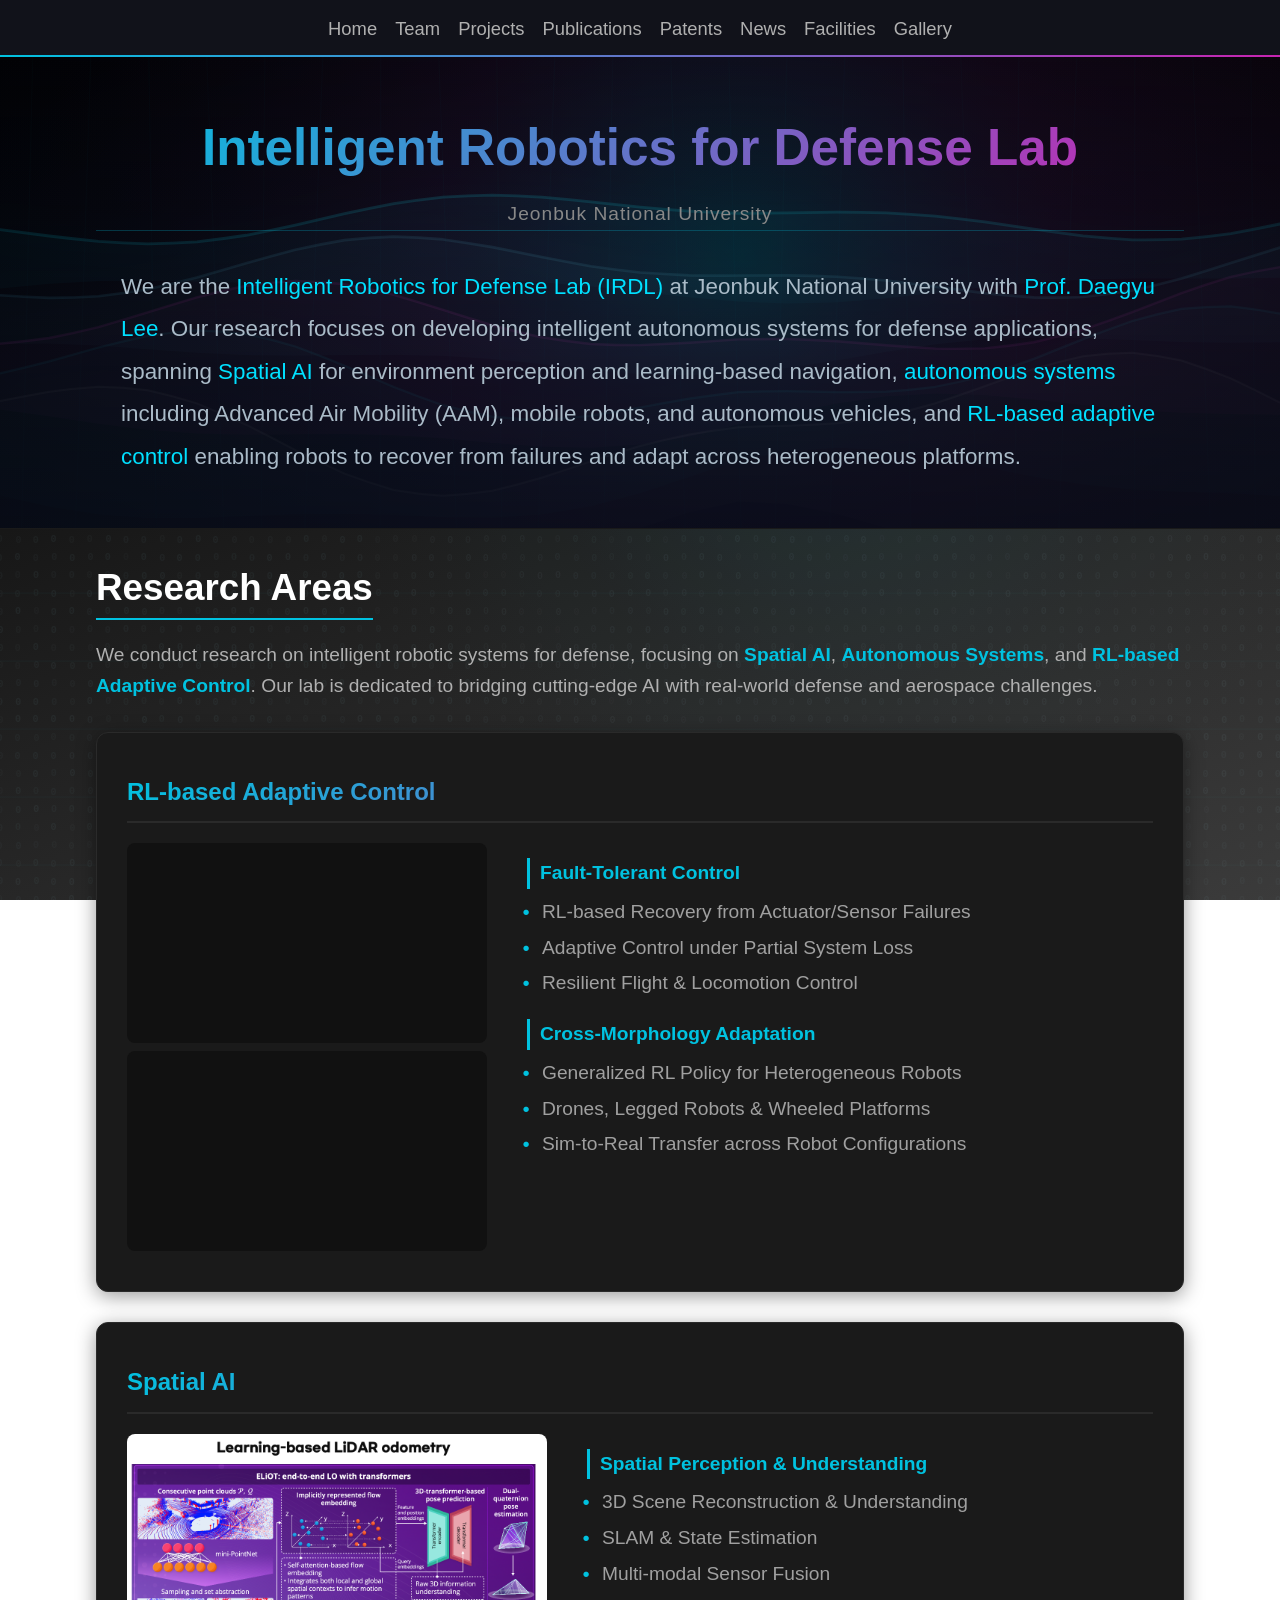
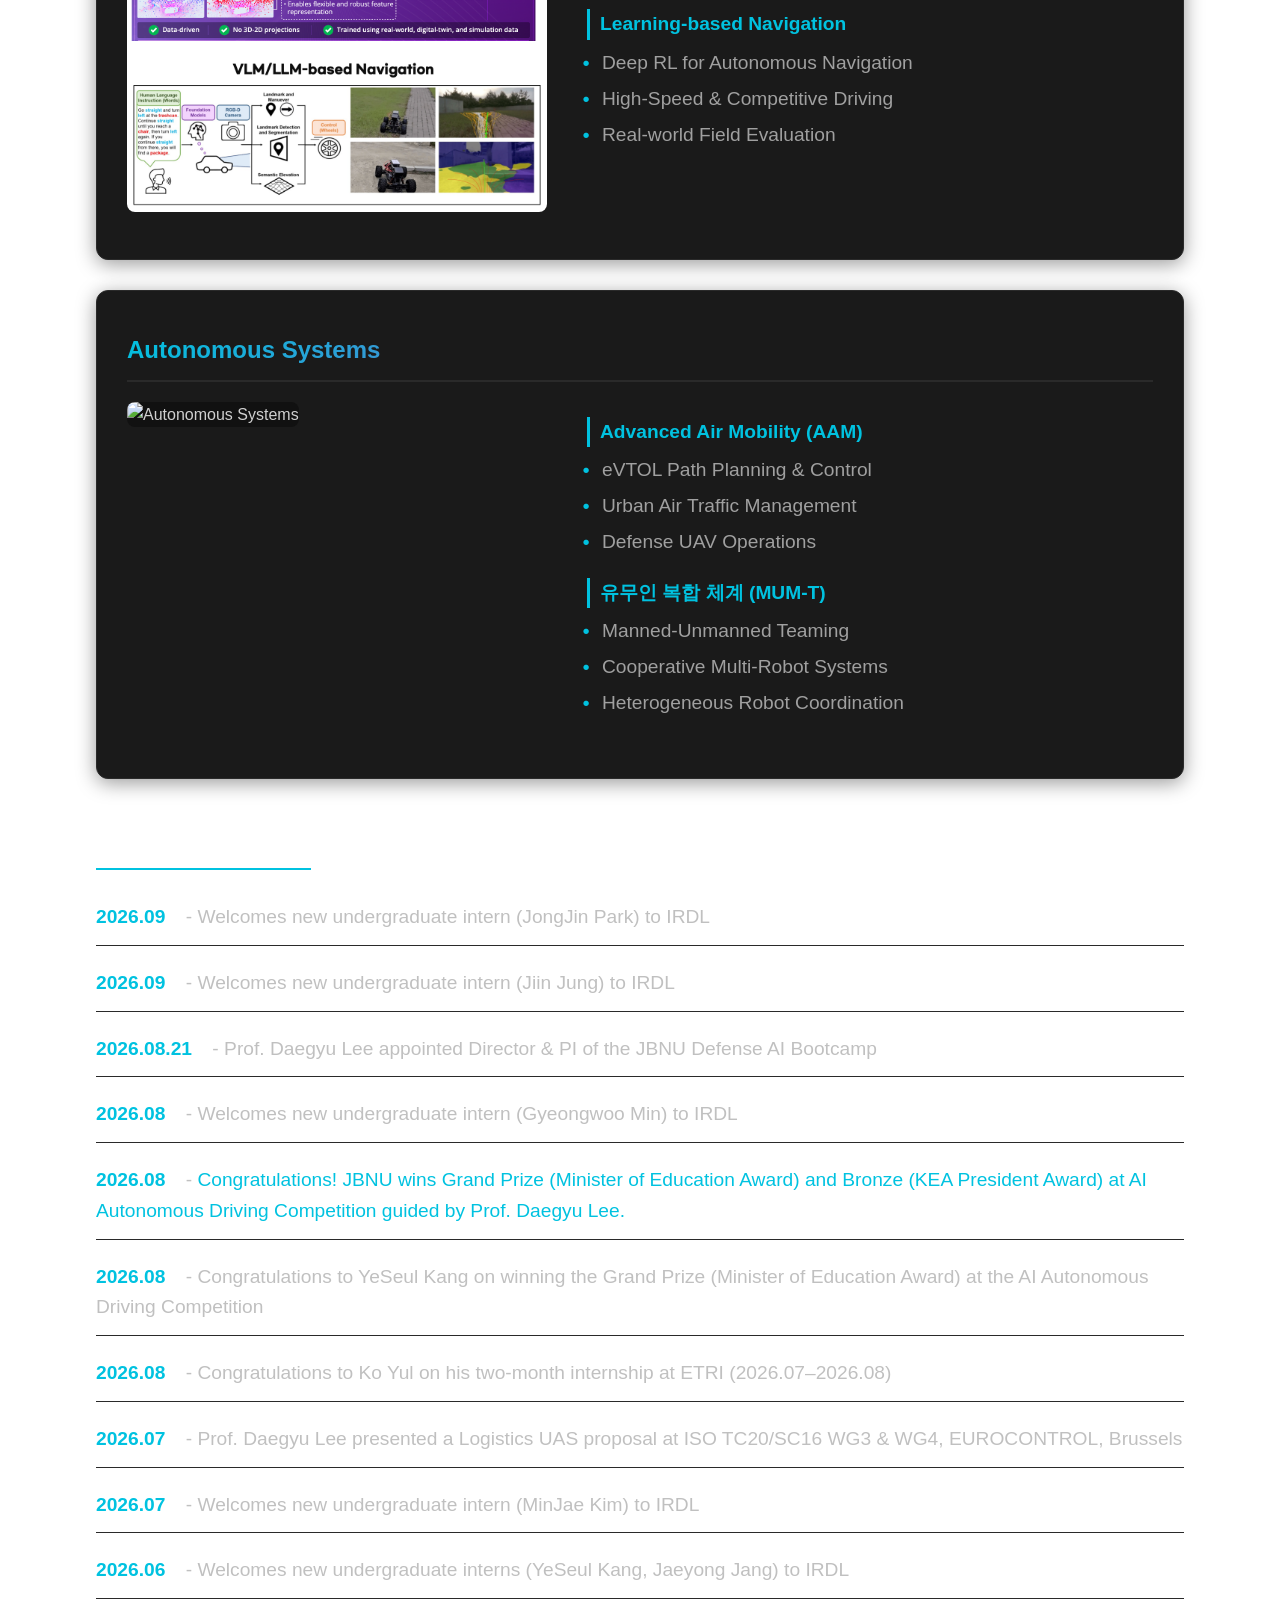
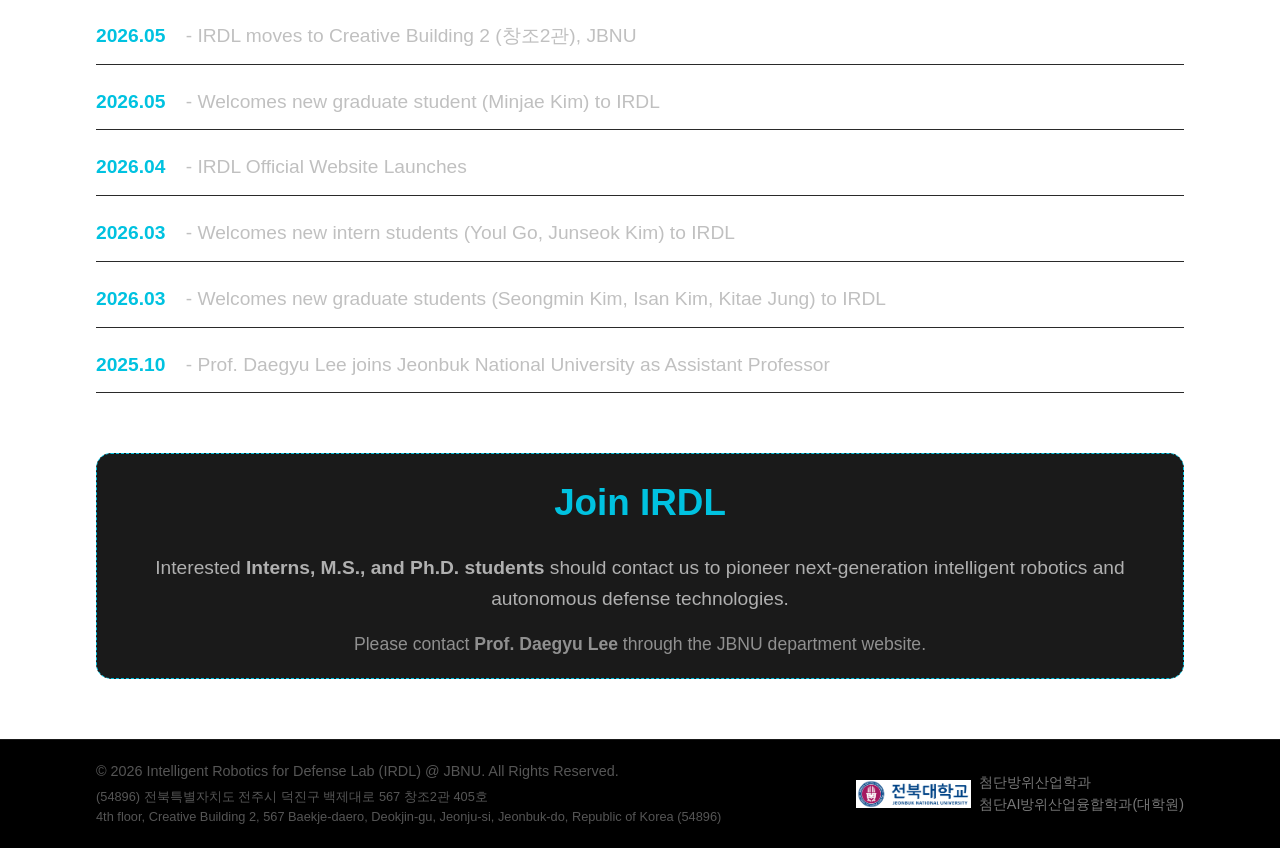
==== index.html @ b0ee21de "new member & facilities" ====
<!DOCTYPE html>
<html lang="en">
<head>
    <meta charset="UTF-8">
    <meta name="viewport" content="width=device-width, initial-scale=1.0">
    <meta http-equiv="Content-Security-Policy" content="default-src 'self'; script-src 'self'; style-src 'self'; img-src 'self' data:; font-src 'self'; object-src 'none'; base-uri 'self'; form-action 'self'; upgrade-insecure-requests">
    <meta name="referrer" content="strict-origin-when-cross-origin">

    <title>IRDL | Intelligent Robotics for Defense Lab @ JBNU</title>

    <meta name="description" content="전북대학교 이대규 교수님이 이끄는 지능형 국방로봇 연구실(IRDL)입니다. Learning-based Navigation, 자율주행 시스템, 첨단에어모빌리티(AAM) 등 국방 로봇공학 분야를 선도합니다.">
    <meta name="keywords" content="이대규, 이대규 교수, 전북대학교, 전북대, IRDL, 지능형로봇, 자율주행, 에어모빌리티, AAM, 강화학습, 국방, Daegyu Lee, JBNU, Autonomous Systems, Advanced Air Mobility">
    <meta name="author" content="Daegyu Lee">

    <meta property="og:title" content="전북대 IRDL | Intelligent Robotics for Defense Lab">
    <meta property="og:description" content="Learning-based Navigation, AAM, 자율 시스템으로 미래 국방 로봇공학을 선도하는 이대규 교수 연구실(IRDL)입니다.">
    <meta property="og:image" content="assets/images/main-logo.png">

    <meta property="og:url" content="https://irdl.jbnu.ac.kr">
    <link rel="canonical" href="https://irdl.jbnu.ac.kr">

    <meta property="og:type" content="website">

    <link rel="stylesheet" href="css/style.css?v=1">
</head>

<body class="home-page">
    <header>
        <nav class="container">
            <a href="index.html" class="logo-area" title="Intelligent Robotics for Defense Lab @ JBNU" aria-label="Intelligent Robotics for Defense Lab at Jeonbuk National University">
                <img src="assets/images/main-logo.png" alt="IRDL JBNU Logo" class="logo-img">
                <span class="lab-name">Intelligent Robotics for Defense Lab @JBNU</span>
            </a>
            <ul class="nav-links">
                <li><a href="index.html">Home</a></li>
                <li><a href="team.html">Team</a></li>
                <li><a href="projects.html">Projects</a></li>
                <li><a href="publications.html">Publications</a></li>
                <li><a href="patents.html">Patents</a></li>
                <li><a href="news.html">News</a></li>
                <li><a href="facilities.html">Facilities</a></li>
                <li><a href="gallery.html">Gallery</a></li>
            </ul>
        </nav>
    </header>

    <section class="hero">
        <div class="container">
            <div class="hero-content">
                <h1>Intelligent Robotics for Defense Lab</h1>
                <p class="univ-tag">Jeonbuk National University</p>

                <div class="description-container">
                    <p class="hero-description">
                        We are the <strong>Intelligent Robotics for Defense Lab (IRDL)</strong> at Jeonbuk National University with <strong>Prof. Daegyu Lee</strong>.
                        Our research focuses on developing intelligent autonomous systems for defense applications,
                        spanning <strong>Spatial AI</strong> for environment perception and learning-based navigation,
                        <strong>autonomous systems</strong> including Advanced Air Mobility (AAM), mobile robots, and autonomous vehicles,
                        and <strong>RL-based adaptive control</strong> enabling robots to recover from failures and adapt across heterogeneous platforms.
                    </p>
                </div>
            </div>
        </div>
    </section>

    <section class="research-pillars container">
        <h2 class="section-title">Research Areas</h2>

        <div class="research-summary">
            <p>
                We conduct research on intelligent robotic systems for defense, focusing on <strong>Spatial AI</strong>,
                <strong>Autonomous Systems</strong>, and <strong>RL-based Adaptive Control</strong>.
                Our lab is dedicated to bridging cutting-edge AI with real-world defense and aerospace challenges.
            </p>
        </div>

        <div class="pillar-card pillar-card-wide">
            <h3>RL-based Adaptive Control</h3>
            <div class="pillar-wide-inner">
                <div class="video-stack">
                    <video autoplay muted loop playsinline>
                        <source src="assets/videos/fault_mod_0.mp4" type="video/mp4">
                    </video>
                    <video autoplay muted loop playsinline>
                        <source src="assets/videos/fault_30_mod_1.mp4" type="video/mp4">
                    </video>
                </div>
                <div class="pillar-wide-content">
                    <div class="sub-pillar">
                        <h4>Fault-Tolerant Control</h4>
                        <ul class="detail-list">
                            <li>RL-based Recovery from Actuator/Sensor Failures</li>
                            <li>Adaptive Control under Partial System Loss</li>
                            <li>Resilient Flight & Locomotion Control</li>
                        </ul>
                    </div>
                    <div class="sub-pillar">
                        <h4>Cross-Morphology Adaptation</h4>
                        <ul class="detail-list">
                            <li>Generalized RL Policy for Heterogeneous Robots</li>
                            <li>Drones, Legged Robots & Wheeled Platforms</li>
                            <li>Sim-to-Real Transfer across Robot Configurations</li>
                        </ul>
                    </div>
                </div>
            </div>
        </div>
        <div class="pillar-card pillar-card-wide">
            <h3>Spatial AI</h3>
            <div class="pillar-wide-inner">
                <div class="pillar-wide-image">
                    <img src="assets/images/projects/Learning_based_navi.png" alt="Spatial AI">
                </div>
                <div class="pillar-wide-content">
                    <div class="sub-pillar">
                        <h4>Spatial Perception & Understanding</h4>
                        <ul class="detail-list">
                            <li>3D Scene Reconstruction & Understanding</li>
                            <li>SLAM & State Estimation</li>
                            <li>Multi-modal Sensor Fusion</li>
                        </ul>
                    </div>
                    <div class="sub-pillar">
                        <h4>Learning-based Navigation</h4>
                        <ul class="detail-list">
                            <li>Deep RL for Autonomous Navigation</li>
                            <li>High-Speed & Competitive Driving</li>
                            <li>Real-world Field Evaluation</li>
                        </ul>
                    </div>
                </div>
            </div>
        </div>

        <div class="pillar-card pillar-card-wide">
            <h3>Autonomous Systems</h3>
            <div class="pillar-wide-inner">
                <div class="pillar-wide-image">
                    <img src="assets/images/projects/AAM_msfs.png" alt="Autonomous Systems">
                </div>
                <div class="pillar-wide-content">
                    <div class="sub-pillar">
                        <h4>Advanced Air Mobility (AAM)</h4>
                        <ul class="detail-list">
                            <li>eVTOL Path Planning & Control</li>
                            <li>Urban Air Traffic Management</li>
                            <li>Defense UAV Operations</li>
                        </ul>
                    </div>
                    <div class="sub-pillar">
                        <h4>유무인 복합 체계 (MUM-T)</h4>
                        <ul class="detail-list">
                            <li>Manned-Unmanned Teaming</li>
                            <li>Cooperative Multi-Robot Systems</li>
                            <li>Heterogeneous Robot Coordination</li>
                        </ul>
                    </div>
                </div>
            </div>
        </div>

    </section>

    <section class="news container">
        <h2 class="section-title">Latest News</h2>
        <ul class="news-list">
            <li><span class="date">2026.09</span> - Welcomes new undergraduate intern (JongJin Park) to IRDL</li>
            <li><span class="date">2026.09</span> - Welcomes new undergraduate intern (Jiin Jung) to IRDL</li>
            <li><span class="date">2026.08.21</span> - Prof. Daegyu Lee appointed Director &amp; PI of the JBNU Defense AI Bootcamp</li>
            <li><span class="date">2026.08</span> - Welcomes new undergraduate intern (Gyeongwoo Min) to IRDL</li>
            <li><span class="date">2026.08</span> - <a href="https://news.kbs.co.kr/news/pc/view/view.do?ncd=8635479&ref=A" target="_blank" rel="noopener noreferrer">Congratulations! JBNU wins Grand Prize (Minister of Education Award) and Bronze (KEA President Award) at AI Autonomous Driving Competition guided by Prof. Daegyu Lee.</a></li>
            <li><span class="date">2026.08</span> - Congratulations to YeSeul Kang on winning the Grand Prize (Minister of Education Award) at the AI Autonomous Driving Competition</li>
            <li><span class="date">2026.08</span> - Congratulations to Ko Yul on his two-month internship at ETRI (2026.07–2026.08)</li>
            <li><span class="date">2026.07</span> - Prof. Daegyu Lee presented a Logistics UAS proposal at ISO TC20/SC16 WG3 &amp; WG4, EUROCONTROL, Brussels</li>
            <li><span class="date">2026.07</span> - Welcomes new undergraduate intern (MinJae Kim) to IRDL</li>
            <li><span class="date">2026.06</span> - Welcomes new undergraduate interns (YeSeul Kang, Jaeyong Jang) to IRDL</li>
            <li><span class="date">2026.05</span> - IRDL moves to Creative Building 2 (창조2관), JBNU</li>
            <li><span class="date">2026.05</span> - Welcomes new graduate student (Minjae Kim) to IRDL</li>
            <li><span class="date">2026.04</span> - IRDL Official Website Launches</li>
            <li><span class="date">2026.03</span> - Welcomes new intern students (Youl Go, Junseok Kim) to IRDL</li>
            <li><span class="date">2026.03</span> - Welcomes new graduate students (Seongmin Kim, Isan Kim, Kitae Jung) to IRDL</li>
            <li><span class="date">2025.10</span> - Prof. Daegyu Lee joins Jeonbuk National University as Assistant Professor</li>
        </ul>
    </section>

    <section class="join-us container">
        <div class="join-box">
            <h2 class="section-title">Join IRDL</h2>
            <p class="join-text">
                Interested <strong>Interns, M.S., and Ph.D. students</strong> should contact us to pioneer next-generation intelligent robotics and autonomous defense technologies.
            </p>
            <p class="contact-info">
                Please contact <strong>Prof. Daegyu Lee</strong> through the JBNU department website.
            </p>
        </div>
    </section>

    <footer class="footer">
        <div class="container footer-inner">
            <div class="footer-left">
                <p>&copy; 2026 Intelligent Robotics for Defense Lab (IRDL) @ JBNU. All Rights Reserved.</p>
                <p class="footer-address">
                    (54896) 전북특별자치도 전주시 덕진구 백제대로 567 창조2관 405호<br>
                    4th floor, Creative Building 2, 567 Baekje-daero, Deokjin-gu, Jeonju-si, Jeonbuk-do, Republic of Korea (54896)
                </p>
            </div>
            <div class="footer-right">
                <img src="assets/images/JBNU_main1.png" alt="JBNU Logo" class="footer-jbnu-logo">
                <div class="footer-links">
                    <a href="https://adti.jbnu.ac.kr/sites/adti/index.do" target="_blank" rel="noopener noreferrer">첨단방위산업학과</a>
                    <a href="https://adti.jbnu.ac.kr/sites/adti/index.do" target="_blank" rel="noopener noreferrer">첨단AI방위산업융합학과(대학원)</a>
                </div>
            </div>
        </div>
    </footer>
    <script src="js/main.js"></script>
</body>
</html>
---- css/style.css ----
/* ============================================================
   IRDL THEME - Dark Background + Cyan to Magenta Gradient
   Primary:   #00C2E0 (Cyan)
   Accent:    #C724B1 (Magenta)
   BG Dark:   #000000 → #3B3B3B gradient
   Card BG:   #1A1A1A
   ============================================================ */


/* 기본 초기화 */
* {
    margin: 0;
    padding: 0;
    box-sizing: border-box;
}

body {
    font-family: "Malgun Gothic", "Apple SD Gothic Neo", Arial, sans-serif;
    line-height: 1.6;
    color: #D0D0D0;
    background: linear-gradient(160deg, #000000 0%, #3B3B3B 100%);
    background-attachment: fixed;
    min-height: 100vh;
    position: relative;
    overflow-x: hidden;
}

body > * {
    position: relative;
    z-index: 1;
}

.digital-background {
    position: fixed;
    inset: 0;
    z-index: 0;
    width: 100%;
    height: 100%;
    pointer-events: none;
    opacity: 0.78;
    mix-blend-mode: screen;
}

.container {
    width: 85%;
    max-width: 1200px;
    margin: 0 auto;
}

/* 헤더 */
header {
    background: #11121A;
    border-bottom: 2px solid transparent;
    border-image: linear-gradient(90deg, #00C2E0, #C724B1) 1;
    padding: 0.85rem 0 0.75rem;
    position: sticky;
    top: 0;
    z-index: 100;
}

nav {
    display: flex;
    flex-direction: column;
    justify-content: center;
    align-items: center;
    gap: 12px;
}

.logo-area {
    display: flex;
    align-items: center;
    justify-content: center;
    text-decoration: none;
    gap: 14px;
    width: 100%;
    min-width: 0;
    padding: 6px 14px;
    border-radius: 8px;
    background: #11121A;
    border: 1px solid rgba(0, 194, 224, 0.08);
}

.logo-img {
    width: 96px;
    height: 38px;
    object-fit: cover;
    object-position: left center;
    border-radius: 0;
    background: #11121A;
    flex: 0 0 auto;
}

.lab-name {
    font-size: 1.35rem;
    font-weight: 700;
    letter-spacing: 0;
    background: linear-gradient(135deg, #00C2E0 0%, #C724B1 100%);
    -webkit-background-clip: text;
    -webkit-text-fill-color: transparent;
    background-clip: text;
    white-space: nowrap;
    overflow: hidden;
    text-overflow: ellipsis;
    max-width: 100%;
}

.home-page .logo-area {
    display: none;
}

.home-page .lab-name {
    display: none;
}

.nav-links {
    list-style: none;
    display: flex;
    justify-content: center;
    flex-wrap: wrap;
    gap: 18px;
}

.nav-links a {
    text-decoration: none;
    color: #B0B0B0;
    font-size: 1.15rem;
    font-weight: 500;
    transition: color 0.3s ease;
}

.nav-links a:hover {
    color: #00C2E0;
}

/* 히어로 섹션 */
.hero {
    background: linear-gradient(145deg, #000000 0%, #080D1A 100%);
    padding: 50px 0;
    text-align: center;
    color: #ffffff;
    margin-bottom: 30px;
    border-bottom: 1px solid #1A1A1A;
    position: relative;
    overflow: hidden;
    isolation: isolate;
}

.hero::after {
    content: "";
    position: absolute;
    inset: 0;
    z-index: 1;
    pointer-events: none;
    background:
        linear-gradient(180deg, rgba(0, 0, 0, 0.18), rgba(8, 13, 26, 0.72)),
        radial-gradient(ellipse at center, rgba(0, 0, 0, 0.08), rgba(0, 0, 0, 0.48));
}

.hero .container {
    position: relative;
    z-index: 2;
}

.ai-flow-background {
    position: absolute;
    inset: 0;
    z-index: 0;
    width: 100%;
    height: 100%;
    pointer-events: none;
    opacity: 0.92;
}

.hero h1 {
    font-size: 3.2rem;
    font-weight: 700;
    margin-bottom: 10px;
    background: linear-gradient(135deg, #00C2E0 0%, #C724B1 100%);
    -webkit-background-clip: text;
    -webkit-text-fill-color: transparent;
    background-clip: text;
}

.univ-tag {
    font-size: 1.2rem;
    font-weight: 400;
    color: #888;
    letter-spacing: 1px;
}

.description-container {
    margin: 0 auto;
    padding: 35px 25px 0;
    border-top: 1px solid rgba(0, 194, 224, 0.25);
}

.hero-description {
    font-size: 1.4rem;
    line-height: 1.9;
    color: #AABBC8;
    font-weight: 300;
    text-align: left;
    text-align-last: left;
    word-break: keep-all;
}

.hero-description strong {
    color: #00E0FF;
    font-weight: 500;
}

.hero-description strong:hover {
    color: #ffffff;
}

/* 뉴스 섹션 */
.news {
    padding: 50px 0;
}

.news h2 {
    border-bottom: 2px solid #00C2E0;
    display: inline-block;
    margin-bottom: 20px;
    color: #ffffff;
}

.news ul {
    list-style: none;
}

.news li {
    font-size: 1.2rem;
    margin-bottom: 10px;
    padding-bottom: 10px;
    border-bottom: 1px dashed #333;
    color: #C0C0C0;
}

/* 연구 요약 */
.research-summary p {
    margin-bottom: 30px;
    font-size: 1.2rem;
    line-height: 1.6;
    color: #B0B0B0;
    font-weight: 400;
    word-break: keep-all;
}

.research-pillars h2 {
    border-bottom: 2px solid #00C2E0;
    display: inline-block;
    margin-bottom: 20px;
    color: #ffffff;
}

.research-pillars {
    padding: 0px 0;
    margin-bottom: -20px;
}

.research-summary strong {
    color: #00C2E0;
    font-weight: 700;
}

/* Pillar Cards */
.pillar-grid {
    display: grid;
    grid-template-columns: repeat(auto-fill, minmax(300px, 1fr));
    gap: 30px;
}

.pillar-card {
    text-align: left;
    background: #1A1A1A;
    padding: 40px 30px;
    border-radius: 12px;
    border: 1px solid #2A2A2A;
    box-shadow: 0 4px 20px rgba(0,0,0,0.4);
    transition: transform 0.3s ease, border-color 0.3s ease;
}

.pillar-card:hover {
    transform: translateY(-10px);
    border-color: #00C2E0;
    box-shadow: 0 8px 30px rgba(0, 194, 224, 0.15);
}

.pillar-card h3 {
    font-size: 1.5rem;
    margin-bottom: 20px;
    border-bottom: 2px solid #2A2A2A;
    padding-bottom: 10px;
    background: linear-gradient(135deg, #00C2E0 0%, #C724B1 100%);
    -webkit-background-clip: text;
    -webkit-text-fill-color: transparent;
    background-clip: text;
}

.sub-pillar {
    margin-bottom: 20px;
}

.ai-security-card {
    text-align: left;
}

.pillar-image {
    width: 100%;
    height: 250px;
    overflow: hidden;
    border-bottom: 1px solid #2A2A2A;
    display: flex;
    align-items: center;
    justify-content: center;
    background-color: #141414;
}

.pillar-image img {
    width: 100%;
    height: 100%;
    object-fit: contain;
}

.video-pair {
    gap: 4px;
}

.video-pair video {
    width: 50%;
    height: 100%;
    object-fit: cover;
}

/* Full-width research cards */
.pillar-card-wide {
    margin-top: 30px;
}

.pillar-card-wide h3 {
    margin-bottom: 20px;
    padding-bottom: 10px;
    border-bottom: 2px solid #2A2A2A;
}

.pillar-wide-inner {
    display: flex;
    gap: 40px;
    align-items: flex-start;
}

.pillar-wide-image {
    flex: 0 0 420px;
}

.pillar-wide-image img {
    width: 100%;
    height: 100%;
    max-height: 460px;
    object-fit: cover;
    border-radius: 8px;
    background: #111;
}

.video-stack {
    display: flex;
    flex-direction: column;
    gap: 8px;
    flex: 0 0 360px;
    width: 360px;
    max-width: 360px;
    overflow: hidden;
}

.video-stack video {
    display: block;
    width: 360px;
    height: 200px;
    object-fit: cover;
    border-radius: 8px;
    background: #111;
    flex-shrink: 0;
}

.pillar-wide-content {
    flex: 1;
}

@media (max-width: 768px) {
    .pillar-wide-inner {
        flex-direction: column;
    }
    .pillar-wide-image,
    .video-stack {
        flex: none;
        width: 100%;
    }
}

.sub-pillar h4 {
    color: #00C2E0;
    font-size: 1.2rem;
    margin: 15px 0 8px 0;
    border-left: 3px solid #00C2E0;
    padding-left: 10px;
}

.detail-list {
    list-style: none;
    padding-left: 15px;
}

.detail-list li {
    font-size: 1.2rem;
    color: #A0A0A0;
    position: relative;
    margin-bottom: 5px;
}

.detail-list li::before {
    content: "•";
    color: #00C2E0;
    font-weight: bold;
    display: inline-block;
    width: 1em;
    margin-left: -1em;
}

/* News List */
.news-list {
    list-style: none;
    padding: 0;
}

.news-list li {
    padding: 12px 0;
    border-bottom: 1px solid #2A2A2A;
    color: #C0C0C0;
}

.news-list li a {
    color: #00C2E0;
    text-decoration: none;
}

.news-list li a:hover {
    color: #C724B1;
    text-decoration: underline;
}

.news-list .date {
    font-weight: 700;
    color: #00C2E0;
    margin-right: 15px;
}

/* ============================================================
   TEAM PAGE STYLES
   ============================================================ */

.section-title {
    font-size: 2.3em;
    font-weight: bold;
    color: #FFFFFF;
}

.pi-card {
    background: #1A1A1A;
    padding: 40px;
    border: 1px solid #2A2A2A;
    border-radius: 12px;
    margin-top: 20px;
    box-shadow: 0 4px 20px rgba(0,0,0,0.4);
}

.pi-header {
    display: flex;
    gap: 40px;
    align-items: flex-start;
    padding-bottom: 30px;
    margin-bottom: 0px;
}

.pi-details {
    display: flex;
    gap: 40px;
    flex-wrap: wrap;
    margin-top: 20px;
    padding-top: 20px;
    border-top: 1px solid #2A2A2A;
}

.pi-details .detail-column {
    flex: 1;
    min-width: 280px;
}

.pi-details h4 {
    color: #00C2E0;
    margin-bottom: 15px;
    font-size: 1.2rem;
    border-left: 4px solid #00C2E0;
    padding-left: 10px;
}

.pi-image img {
    width: 300px;
    height: auto;
    border-radius: 8px;
    box-shadow: 0 4px 15px rgba(0,0,0,0.5);
}

.pi-info {
    flex: 1;
}

.pi-info h3 {
    font-size: 1.8rem;
    color: #FFFFFF;
    margin-bottom: 5px;
}

.pi-info h4 {
    color: #00C2E0;
    margin-bottom: 15px;
    font-size: 1.2rem;
    border-left: 4px solid #00C2E0;
    padding-left: 10px;
}

.pi-title {
    font-size: 1.3em;
    font-weight: bold;
    color: #E0E0E0;
}

.pi-dept {
    color: #A0A0A0;
    font-weight: 500;
    margin-bottom: 6px;
}

.pi-email {
    color: #D0D0D0;
    font-weight: bold;
}

.pi-phone {
    color: #D0D0D0;
    font-weight: bold;
    margin-bottom: 15px;
}

.education-list {
    list-style: none;
    padding-left: 0;
}

.education-list li {
    position: relative;
    padding-left: 15px;
    margin-bottom: 10px;
    font-size: 1rem;
    color: #B0B0B0;
}

.education-list li strong {
    color: #E0E0E0;
}

.education-list li::before {
    content: "•";
    position: absolute;
    left: 0;
    color: #00C2E0;
}

.service-society {
    font-size: 0.85rem;
    color: #00C2E0;
    font-weight: 600;
    margin: 10px 0 6px;
    letter-spacing: 0.02em;
}

.divider {
    margin: 50px 0;
    border: 0;
    border-top: 1px solid #2A2A2A;
}

/* Join Us */
.join-us {
    text-align: center;
}

.join-box {
    background: #1A1A1A;
    padding: 20px 20px;
    border-radius: 15px;
    border: 1px dashed #00C2E0;
    margin: 0 auto;
    margin-bottom: 25px;
}

.join-box h2 {
    margin-bottom: 20px;
    color: #00C2E0;
    border-bottom: none;
}

.join-text {
    font-size: 1.2rem;
    color: #B0B0B0;
    margin-bottom: 15px;
    word-break: keep-all;
}

.contact-info {
    font-size: 1.1rem;
    color: #909090;
}

.email-link {
    color: #00C2E0;
    font-weight: 700;
    text-decoration: underline;
    transition: color 0.3s;
}

.email-link:hover {
    color: #C724B1;
}

/* ============================================================
   STUDENTS SECTION
   ============================================================ */

.degree-title {
    font-size: 1.4rem;
    color: #00C2E0;
    border-left: 4px solid #00C2E0;
    padding-left: 12px;
    margin: 40px 0 20px 0;
    font-weight: 700;
}

.student-grid {
    display: grid;
    grid-template-columns: repeat(auto-fill, minmax(200px, 1fr));
    gap: 20px;
    margin-bottom: 20px;
}

.student-item {
    text-align: center;
    background: #1A1A1A;
    padding: 20px;
    border-radius: 10px;
    border: 1px solid #2A2A2A;
    transition: transform 0.3s ease, border-color 0.3s ease;
}

.student-item:hover {
    transform: translateY(-5px);
    border-color: #00C2E0;
}

.student-item img {
    width: 150px;
    height: 150px;
    border-radius: 50%;
    object-fit: cover;
    border: 3px solid #00C2E0;
    margin-bottom: 15px;
}

.student-avatar-placeholder {
    width: 150px;
    height: 150px;
    border-radius: 50%;
    border: 3px solid #00C2E0;
    margin: 0 auto 15px;
    background: #1E3A4A;
    display: flex;
    align-items: center;
    justify-content: center;
    font-size: 2rem;
    font-weight: 700;
    color: #00C2E0;
    letter-spacing: 2px;
}

.student-info .name {
    font-size: 1.1rem;
    font-weight: 700;
    color: #E0E0E0;
    margin-bottom: 5px;
}

.interest {
    font-size: 0.85rem;
    color: #909090;
    margin-bottom: 3px;
    word-break: keep-all;
}

.email {
    font-size: 0.8rem;
    color: #00C2E0;
    text-decoration: none;
}

.professor-title {
    font-size: 2rem;
    margin-top: 20px;
    color: #FFFFFF;
}

/* ============================================================
   PUBLICATIONS SECTION
   ============================================================ */

.pub-list {
    margin-bottom: 40px;
}

.pub-item {
    padding: 20px 0;
    border-bottom: 1px solid #2A2A2A;
    transition: background 0.2s;
}

.pub-item:hover {
    background-color: #1E1E1E;
}

.pub-title {
    font-size: 1.15rem;
    font-weight: 700;
    color: #FFFFFF;
    margin-bottom: 5px;
}

.pub-authors {
    font-size: 1rem;
    color: #A0A0A0;
}

.pub-authors strong {
    color: #00C2E0;
    border-bottom: 2px solid #00C2E0;
}

.pub-venue {
    font-style: italic;
    color: #787878;
    margin-top: 5px;
}

.pub-if {
    font-style: normal;
    font-weight: 700;
    color: #C724B1;
}

.pub-btn {
    display: inline-block;
    margin-top: 10px;
    padding: 5px 12px;
    background: linear-gradient(135deg, #00C2E0, #C724B1);
    color: #fff;
    text-decoration: none;
    font-size: 0.85rem;
    border-radius: 4px;
}

.pub-btn:hover {
    opacity: 0.85;
}

.pub-desc {
    margin-top: 8px;
    font-size: 0.9rem;
    color: #888;
    line-height: 1.5;
}

.scholar-link {
    margin: 20px 0 30px 0;
    padding: 15px;
    background-color: #1A1A1A;
    border-radius: 8px;
    font-size: 1rem;
    color: #B0B0B0;
}

.scholar-link a {
    color: #00C2E0;
    font-weight: 700;
    text-decoration: underline;
}

/* ============================================================
   GALLERY PAGE
   ============================================================ */

.gallery-grid {
    display: grid;
    grid-template-columns: repeat(auto-fill, minmax(280px, 1fr));
    gap: 20px;
    margin-bottom: 40px;
}

.gallery-item {
    background: #1A1A1A;
    border: 1px solid #2A2A2A;
    border-radius: 8px;
    overflow: hidden;
    transition: transform 0.3s ease, border-color 0.3s ease;
}

.gallery-item:hover {
    transform: scale(1.02);
    border-color: #00C2E0;
    box-shadow: 0 5px 20px rgba(0, 194, 224, 0.15);
}

.gallery-item img {
    width: 100%;
    height: 200px;
    object-fit: cover;
    display: block;
}

.gallery-item--portrait img {
    height: auto;
    object-fit: unset;
}

.gallery-caption {
    padding: 12px;
    font-size: 0.9rem;
    text-align: center;
    color: #A0A0A0;
    font-weight: 500;
}

.event-date-header {
    margin: 30px 0 15px 0;
    padding-bottom: 10px;
    border-bottom: 2px solid #2A2A2A;
}

.event-date-header h4 {
    color: #00C2E0;
    font-size: 1.2rem;
    margin-bottom: 5px;
}

.event-date-header p {
    color: #787878;
    font-size: 0.95rem;
}

/* ============================================================
   PROJECTS PAGE
   ============================================================ */

.project-item {
    display: flex;
    gap: 40px;
    margin-bottom: 60px;
    align-items: flex-start;
    padding-bottom: 40px;
    border-bottom: 1px solid #2A2A2A;
}

.project-image {
    flex: 1;
    max-width: 450px;
}

.project-image img {
    width: 100%;
    height: auto;
    border-radius: 8px;
    box-shadow: 0 4px 20px rgba(0,0,0,0.5);
    border: 1px solid #2A2A2A;
}

.project-image figcaption {
    margin-top: 10px;
    color: #909090;
    font-size: 0.9rem;
    line-height: 1.5;
    text-align: center;
    word-break: keep-all;
}

.annotated-platforms {
    margin: 0;
}

.ai-server-gallery {
    display: grid;
    gap: 10px;
    margin: 0;
}

.ai-server-gallery img {
    max-height: 320px;
    object-fit: cover;
}

.project-info {
    flex: 1.5;
}

.project-tag {
    display: inline-block;
    padding: 4px 10px;
    background: linear-gradient(135deg, #00C2E0, #C724B1);
    color: #fff;
    font-size: 0.8rem;
    font-weight: 700;
    border-radius: 4px;
    margin-bottom: 5px;
}

.project-info h3 {
    font-size: 1.5rem;
    color: #FFFFFF;
    margin-bottom: 15px;
    line-height: 1.3;
}

.project-meta {
    font-size: 0.95rem;
    color: #909090;
    margin-bottom: 20px;
    line-height: 1.6;
}

.project-desc {
    font-size: 1rem;
    color: #B0B0B0;
    line-height: 1.7;
    word-break: keep-all;
}

.upcoming-intro {
    font-size: 1.1rem;
    color: #909090;
    line-height: 1.7;
}

/* Footer */
.footer {
    background: #000000;
    color: #555;
    padding: 20px 0;
    margin-top: 60px;
    font-size: 0.9rem;
    border-top: 1px solid #1A1A1A;
}

.footer-inner {
    display: flex;
    justify-content: space-between;
    align-items: center;
    gap: 20px;
}

.footer-left p {
    color: #555;
}

.footer-address {
    margin-top: 4px;
    font-size: 0.8rem;
    color: #444;
    line-height: 1.6;
}

.footer-right {
    display: flex;
    align-items: center;
    gap: 8px;
}

.footer-links {
    display: flex;
    flex-direction: column;
    gap: 3px;
}

.footer-links a {
    text-decoration: none;
    color: #777;
    transition: color 0.3s;
    line-height: 1.35;
}

.footer-links a:hover {
    color: #00C2E0;
}

.footer-jbnu-logo {
    height: 28px;
    width: auto;
}

@media (max-width: 768px) {
    .footer-inner {
        flex-direction: column;
        text-align: center;
    }
}

/* ============================================================
   RESPONSIVE STYLES
   ============================================================ */

@media (max-width: 768px) {
    .project-item {
        flex-direction: column;
    }
    .project-image {
        max-width: 100%;
    }

    nav {
        flex-direction: column;
        align-items: center;
        gap: 20px;
    }

    .nav-links {
        display: grid;
        grid-template-columns: repeat(3, 1fr);
        width: 100%;
        gap: 10px;
        padding: 0;
        list-style: none;
    }

    .nav-links li {
        margin: 0;
        text-align: center;
    }

    .nav-links a {
        display: block;
        padding: 10px 0;
        background: #1A1A1A;
        border-radius: 5px;
        font-size: 0.9rem;
        width: 100%;
    }

    .logo-img {
        display: block;
        width: 72px;
        height: 30px;
    }

    .lab-name {
        display: block;
        text-align: center;
        line-height: 1.25;
        font-size: 0.96rem;
        white-space: normal;
        overflow: visible;
    }

    .pi-card {
        flex-direction: column;
        align-items: center;
        text-align: center;
        padding: 20px;
    }

    .pi-header {
        flex-direction: column;
        align-items: center;
        text-align: center;
    }

    .pi-image img {
        width: 200px !important;
        height: auto;
        margin-bottom: 20px;
    }

    .pi-details {
        flex-direction: column;
    }

    .hero h1 {
        font-size: 2rem;
    }

    .hero-description {
        text-align: left !important;
        text-align-last: left !important;
        font-size: 1.1rem;
        line-height: 1.6;
        word-break: keep-all;
    }

    .description-container {
        padding: 20px 15px;
    }

    .pi-info h3 {
        font-size: 1.5rem;
    }

    .student-grid {
        grid-template-columns: repeat(auto-fill, minmax(160px, 1fr));
        gap: 15px;
    }

    .student-item img {
        width: 120px;
        height: 120px;
    }

    .section-title {
        font-size: 2rem;
    }

    .pub-item {
        padding: 15px 0;
    }

    .pub-title {
        font-size: 1rem;
    }
}
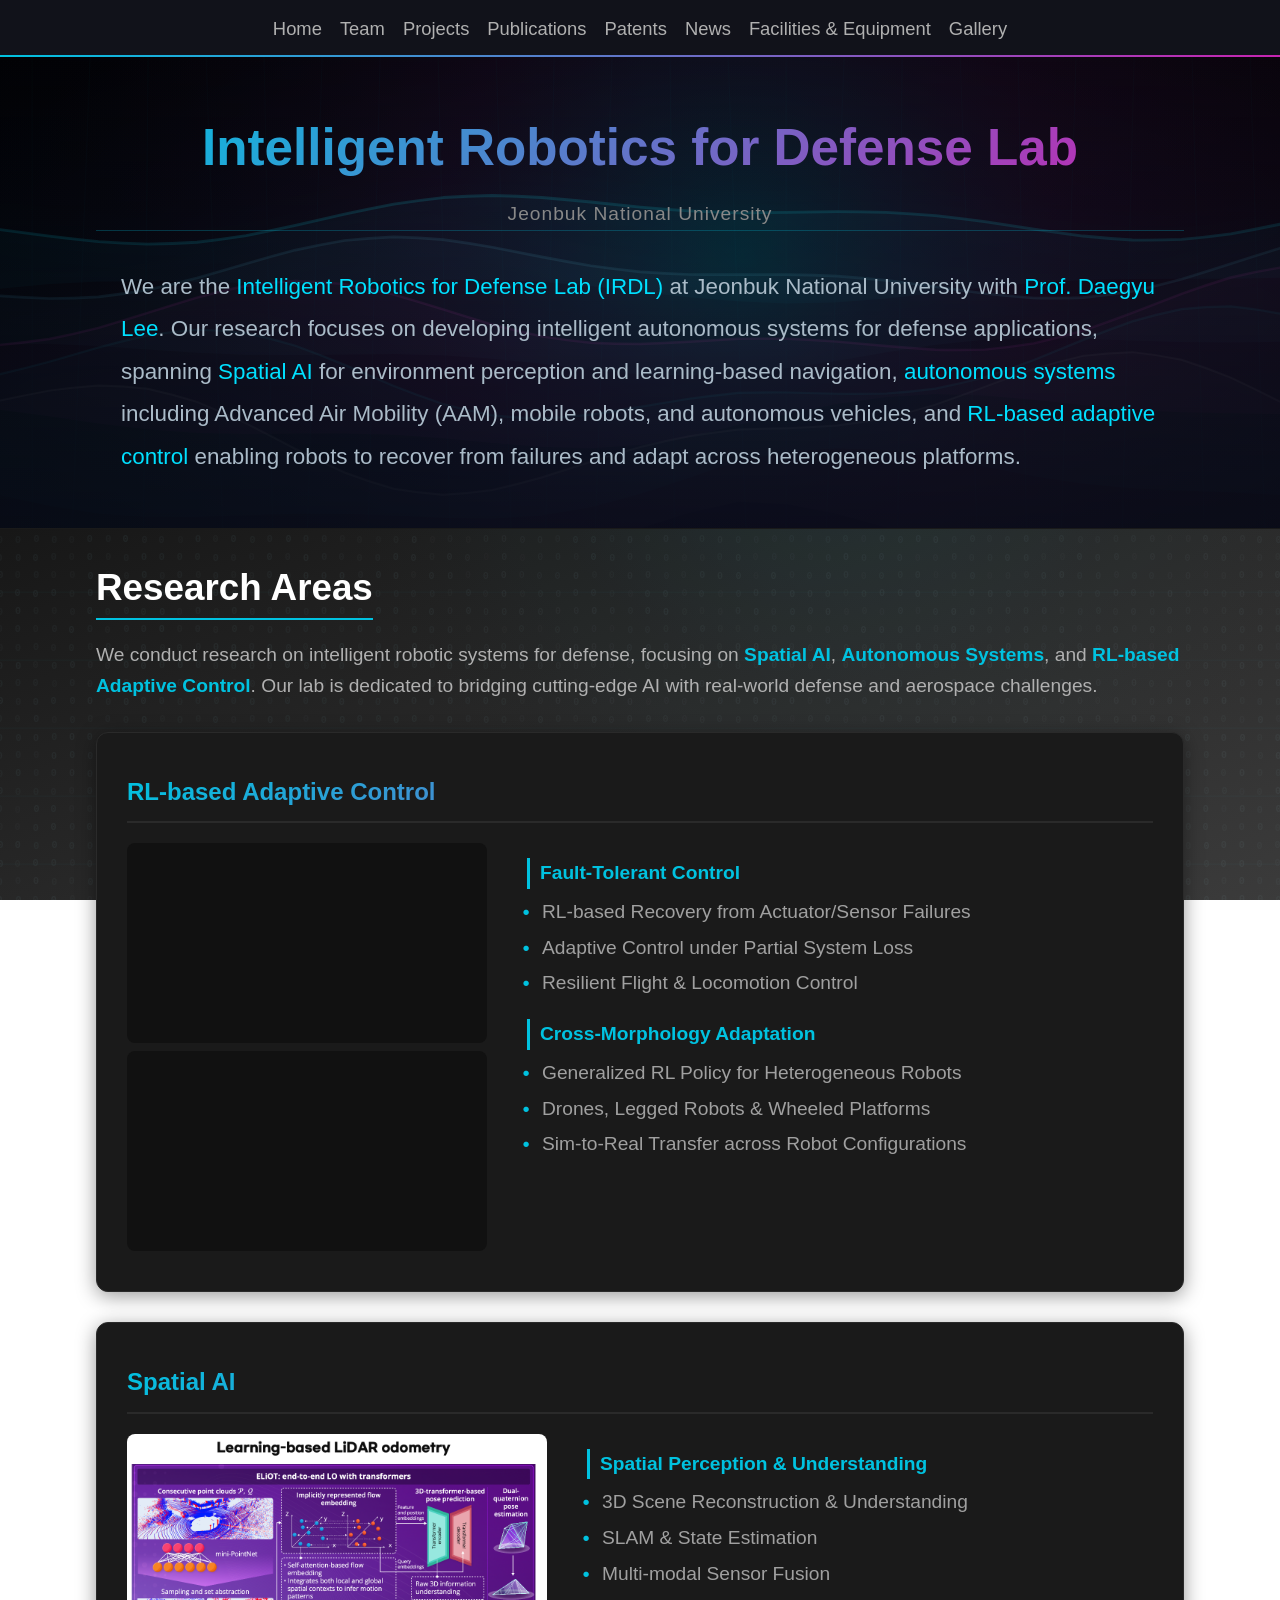
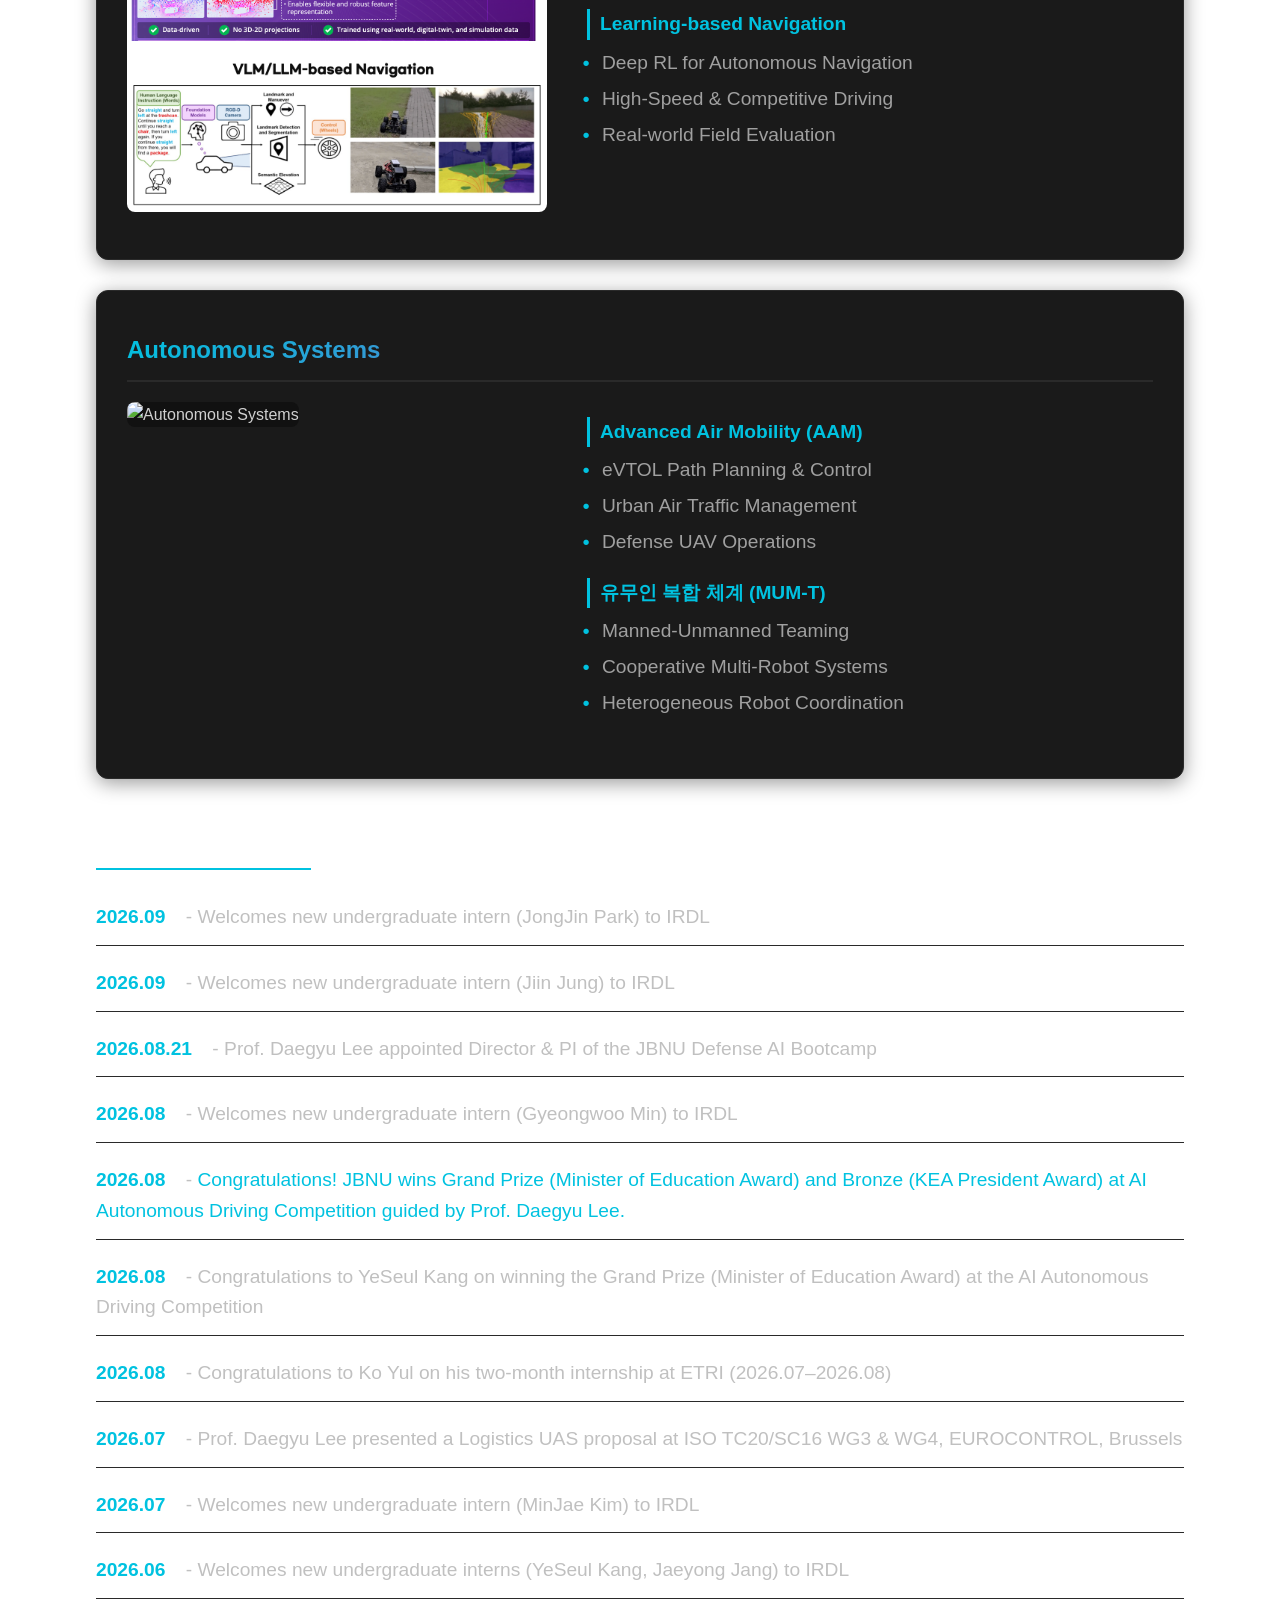
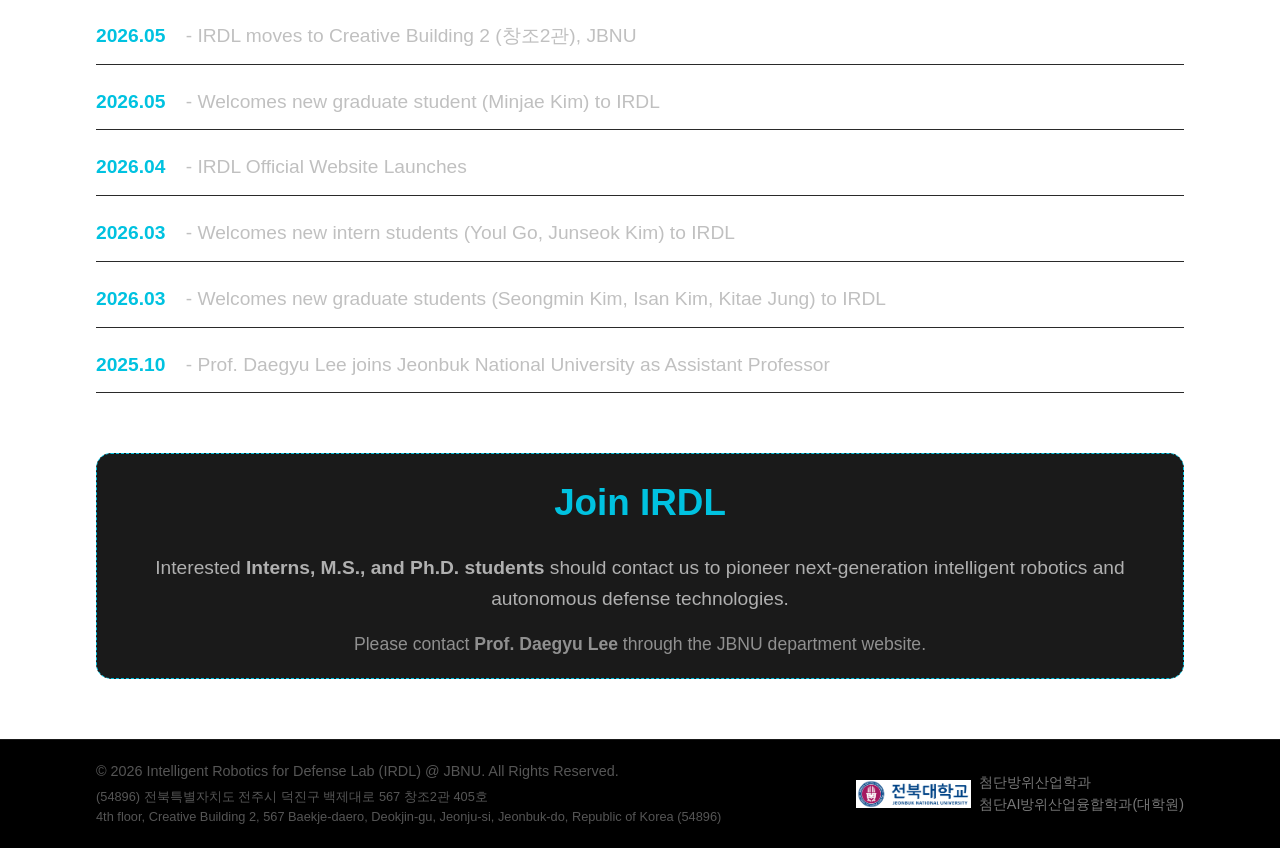
==== commit 08bc8c15: "update" ====
--- a/index.html
+++ b/index.html
@@ -38,7 +38,7 @@
                 <li><a href="publications.html">Publications</a></li>
                 <li><a href="patents.html">Patents</a></li>
                 <li><a href="news.html">News</a></li>
-                <li><a href="facilities.html">Facilities</a></li>
+                <li><a href="facilities.html">Facilities &amp; Equipment</a></li>
                 <li><a href="gallery.html">Gallery</a></li>
             </ul>
         </nav>
--- a/css/style.css
+++ b/css/style.css
@@ -64,6 +64,11 @@
     justify-content: center;
     align-items: center;
     gap: 12px;
+}
+
+header nav.container {
+    width: 96%;
+    max-width: 1500px;
 }
 
 .logo-area {
@@ -890,6 +895,35 @@
     border: 1px solid #2A2A2A;
 }
 
+.project-text-banner {
+    min-height: 260px;
+    padding: 32px;
+    display: flex;
+    flex-direction: column;
+    align-items: center;
+    justify-content: center;
+    gap: 8px;
+    box-sizing: border-box;
+    border: 1px solid #2A2A2A;
+    border-radius: 8px;
+    background: #11121A;
+    box-shadow: inset 0 3px #00C2E0, inset 0 -3px #C724B1, 0 4px 20px rgba(0,0,0,0.5);
+    text-align: center;
+}
+
+.project-text-banner .iso-code {
+    color: #FFFFFF;
+    font-size: 2rem;
+    font-weight: 700;
+    line-height: 1.2;
+}
+
+.project-text-banner strong {
+    color: #00C2E0;
+    font-size: 1.35rem;
+    line-height: 1.3;
+}
+
 .project-image figcaption {
     margin-top: 10px;
     color: #909090;
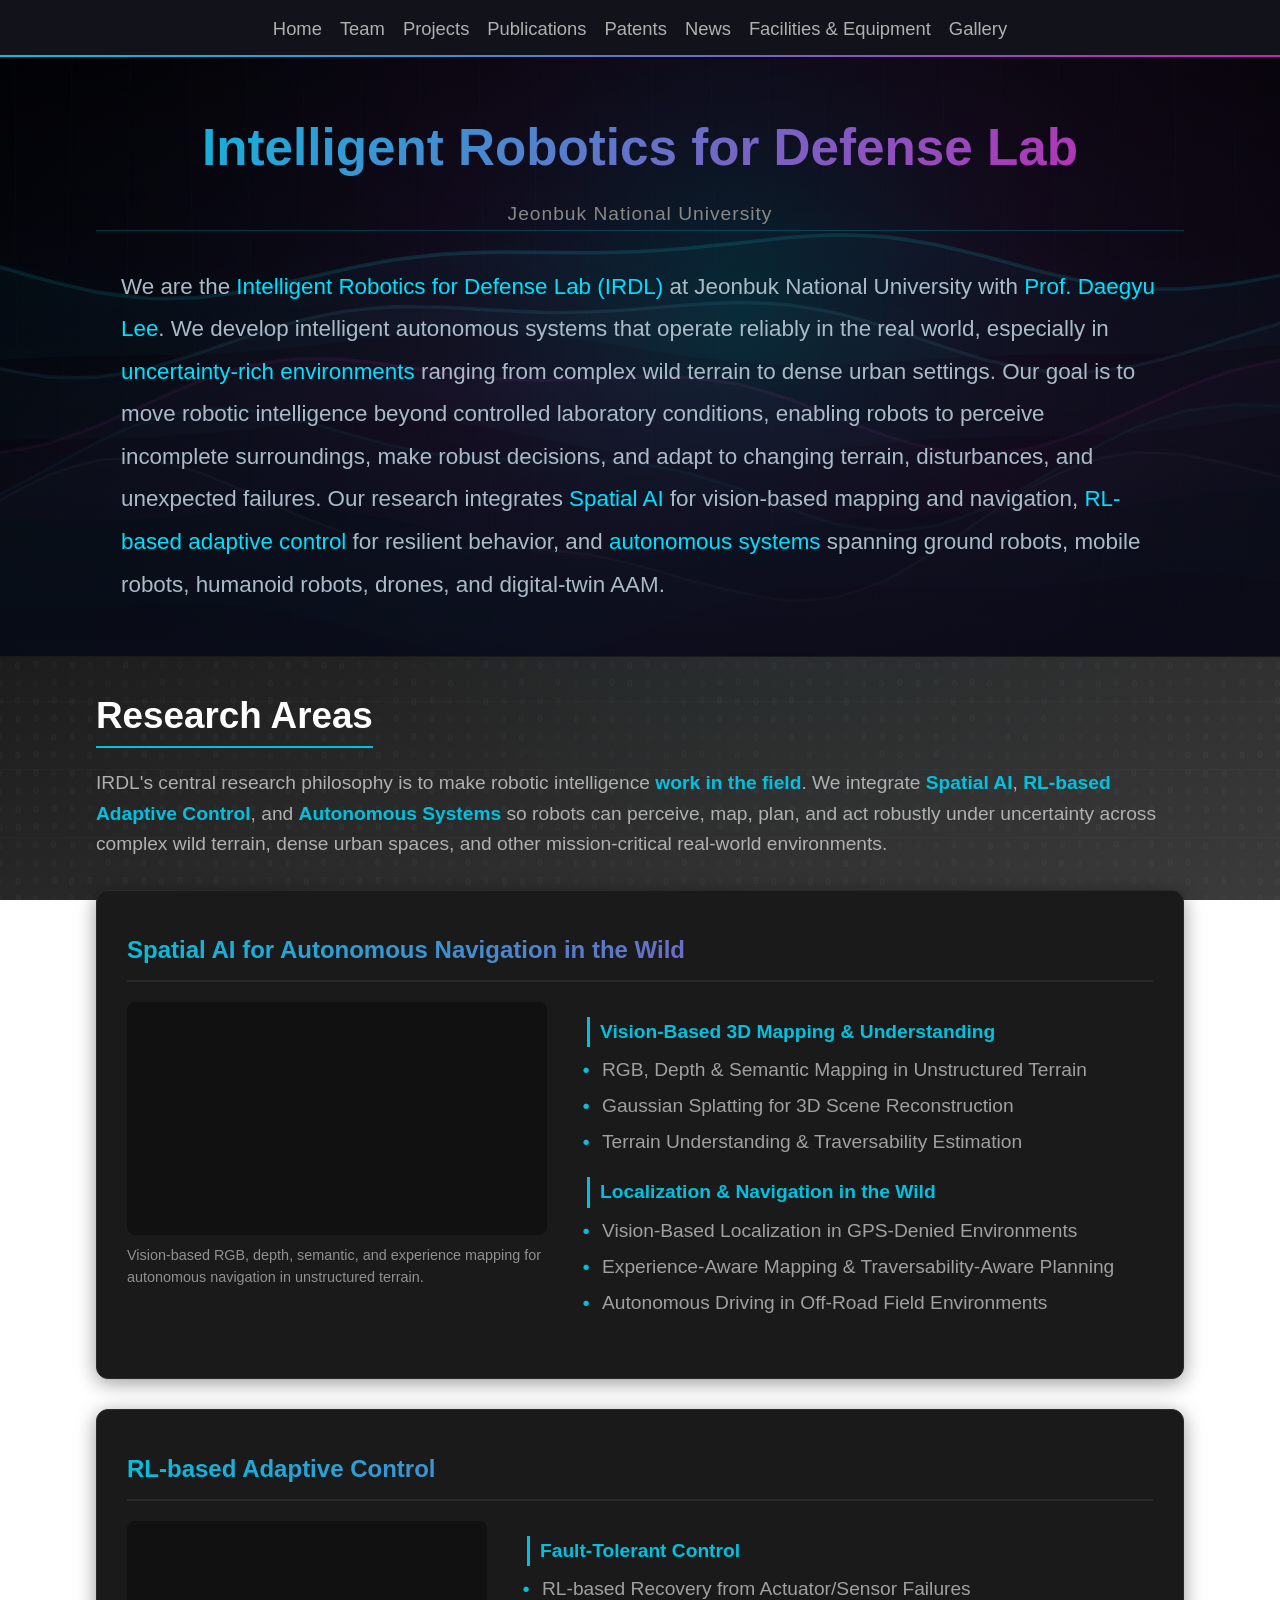
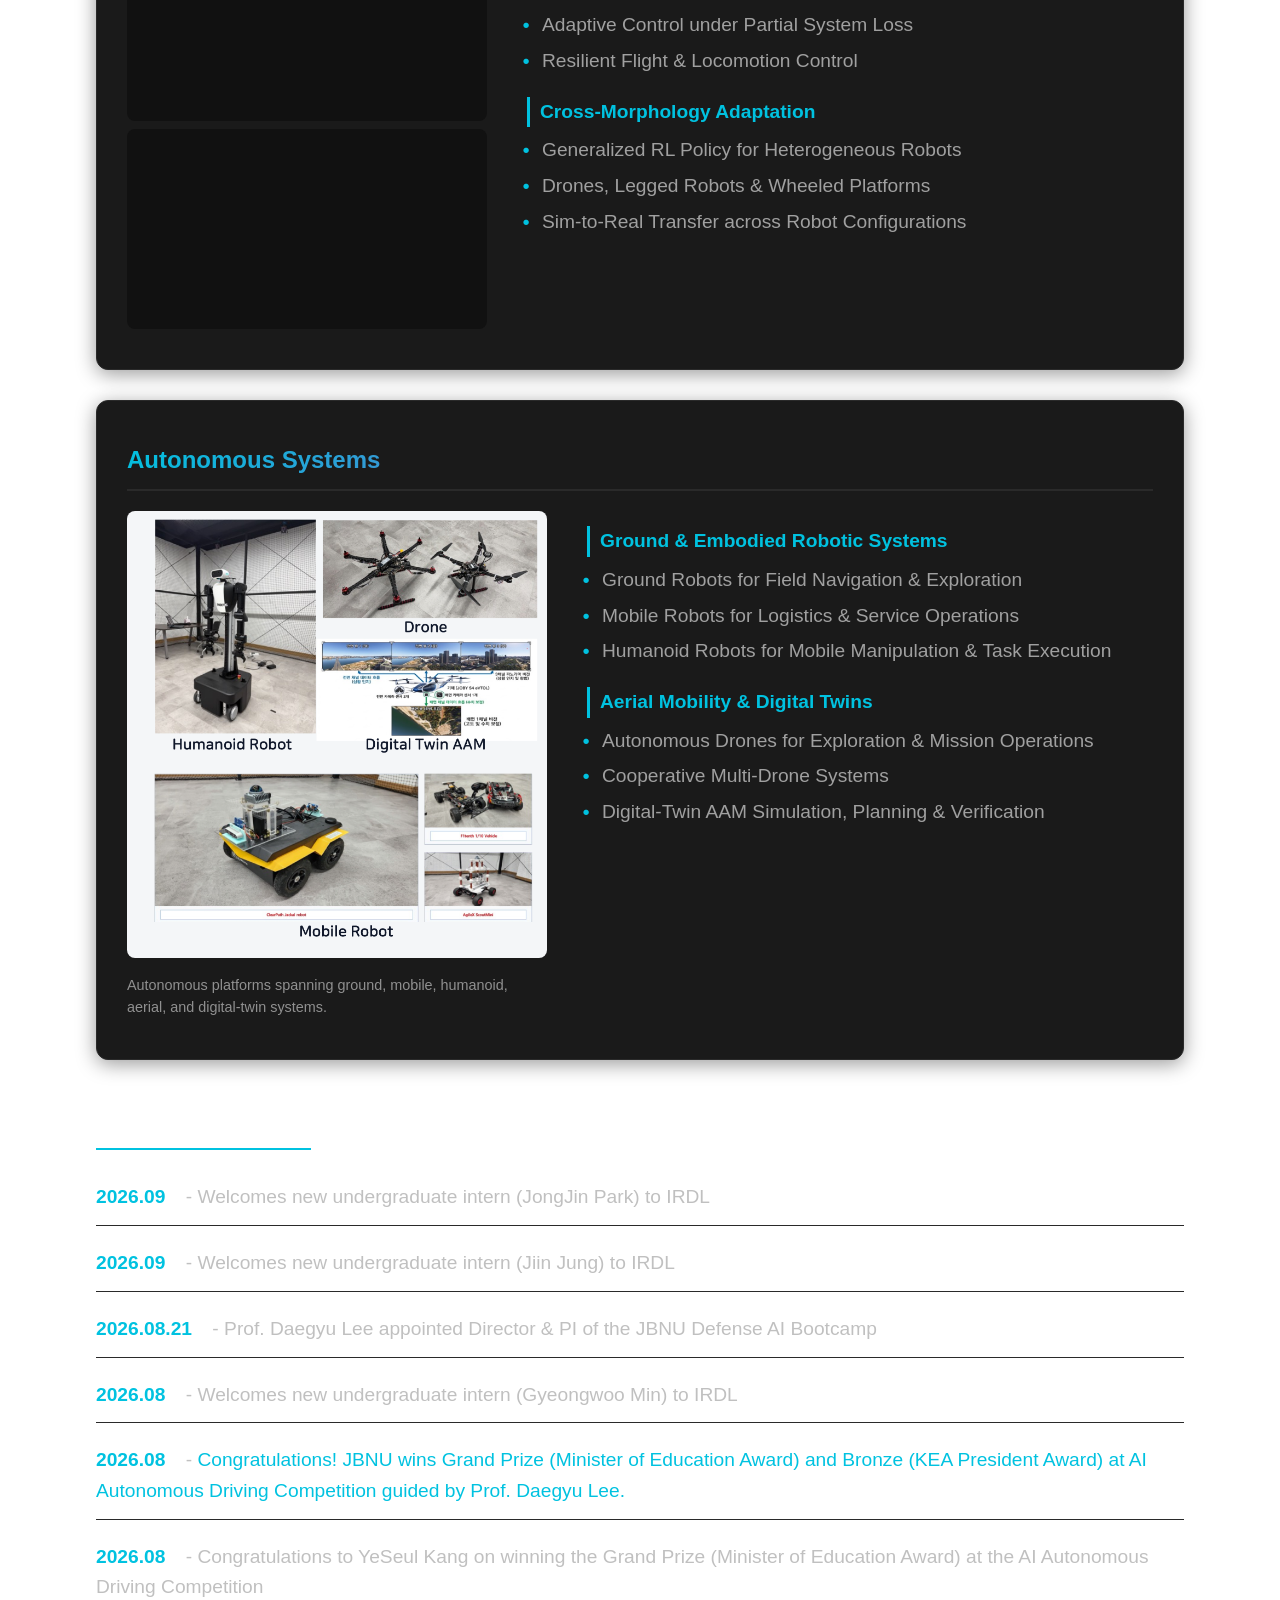
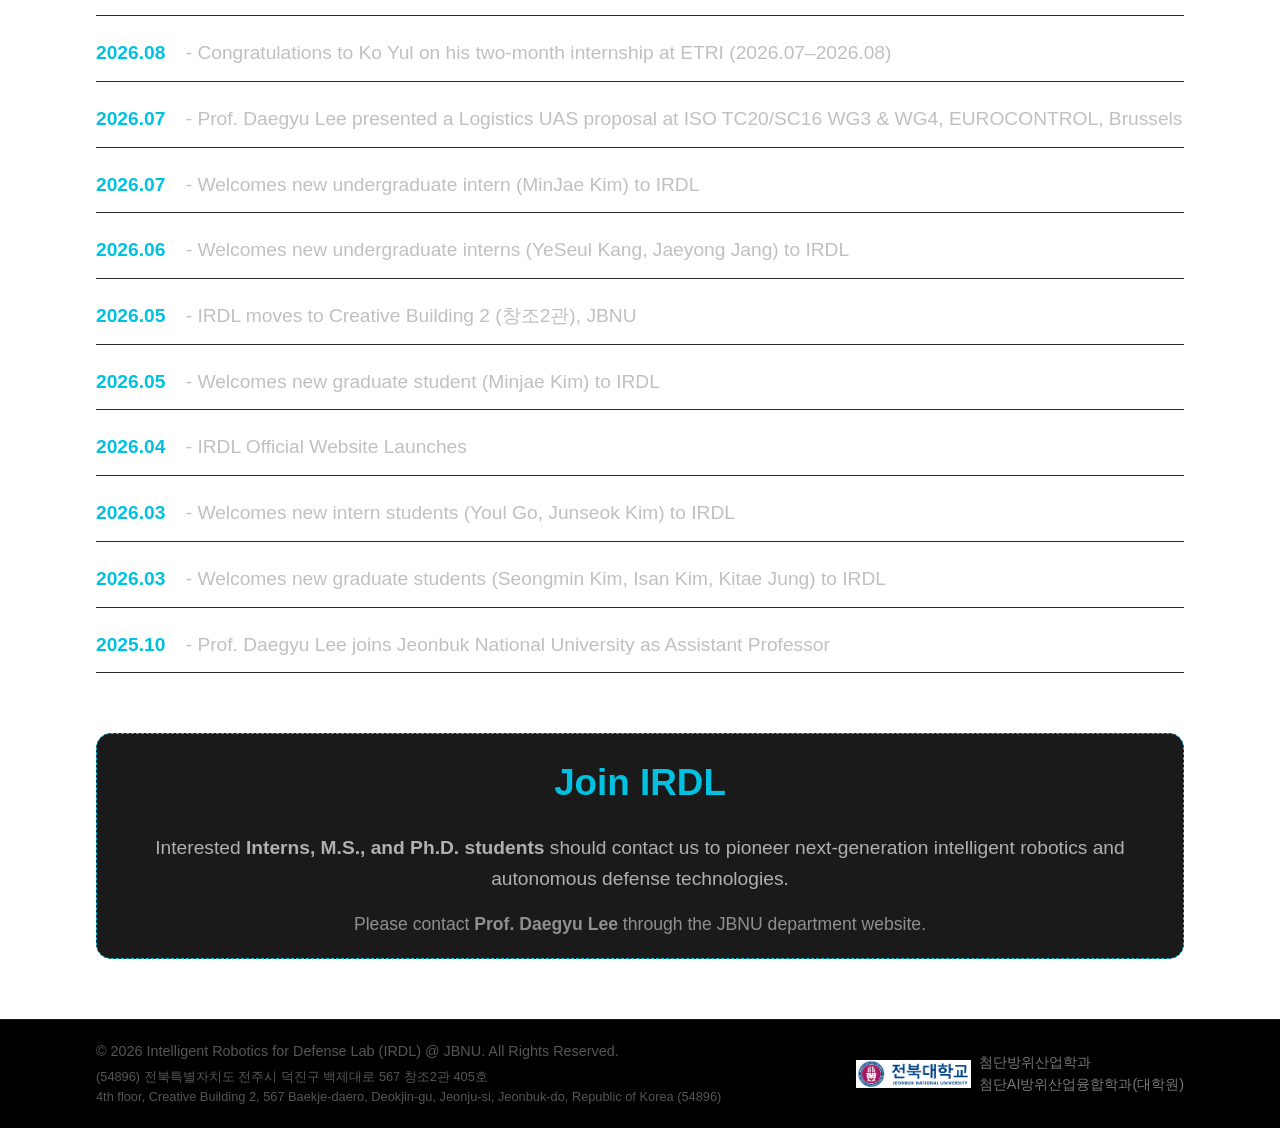
==== commit 9e792c21: "update" ====
--- a/index.html
+++ b/index.html
@@ -53,10 +53,13 @@
                 <div class="description-container">
                     <p class="hero-description">
                         We are the <strong>Intelligent Robotics for Defense Lab (IRDL)</strong> at Jeonbuk National University with <strong>Prof. Daegyu Lee</strong>.
-                        Our research focuses on developing intelligent autonomous systems for defense applications,
-                        spanning <strong>Spatial AI</strong> for environment perception and learning-based navigation,
-                        <strong>autonomous systems</strong> including Advanced Air Mobility (AAM), mobile robots, and autonomous vehicles,
-                        and <strong>RL-based adaptive control</strong> enabling robots to recover from failures and adapt across heterogeneous platforms.
+                        We develop intelligent autonomous systems that operate reliably in the real world, especially in
+                        <strong>uncertainty-rich environments</strong> ranging from complex wild terrain to dense urban settings.
+                        Our goal is to move robotic intelligence beyond controlled laboratory conditions, enabling robots to perceive incomplete surroundings,
+                        make robust decisions, and adapt to changing terrain, disturbances, and unexpected failures.
+                        Our research integrates <strong>Spatial AI</strong> for vision-based mapping and navigation,
+                        <strong>RL-based adaptive control</strong> for resilient behavior, and <strong>autonomous systems</strong>
+                        spanning ground robots, mobile robots, humanoid robots, drones, and digital-twin AAM.
                     </p>
                 </div>
             </div>
@@ -68,10 +71,42 @@
 
         <div class="research-summary">
             <p>
-                We conduct research on intelligent robotic systems for defense, focusing on <strong>Spatial AI</strong>,
-                <strong>Autonomous Systems</strong>, and <strong>RL-based Adaptive Control</strong>.
-                Our lab is dedicated to bridging cutting-edge AI with real-world defense and aerospace challenges.
+                IRDL's central research philosophy is to make robotic intelligence <strong>work in the field</strong>.
+                We integrate <strong>Spatial AI</strong>, <strong>RL-based Adaptive Control</strong>, and <strong>Autonomous Systems</strong>
+                so robots can perceive, map, plan, and act robustly under uncertainty across complex wild terrain,
+                dense urban spaces, and other mission-critical real-world environments.
             </p>
+        </div>
+
+        <div class="pillar-card pillar-card-wide">
+            <h3>Spatial AI for Autonomous Navigation in the Wild</h3>
+            <div class="pillar-wide-inner">
+                <figure class="pillar-wide-image spatial-ai-media">
+                    <video autoplay muted loop playsinline preload="metadata" aria-label="RGB, depth, semantic, and experience-based mapping in unstructured outdoor terrain">
+                        <source src="assets/videos/RGB_depth_semantic_experience.mp4" type="video/mp4">
+                        Your browser does not support video playback.
+                    </video>
+                    <figcaption>Vision-based RGB, depth, semantic, and experience mapping for autonomous navigation in unstructured terrain.</figcaption>
+                </figure>
+                <div class="pillar-wide-content">
+                    <div class="sub-pillar">
+                        <h4>Vision-Based 3D Mapping &amp; Understanding</h4>
+                        <ul class="detail-list">
+                            <li>RGB, Depth &amp; Semantic Mapping in Unstructured Terrain</li>
+                            <li>Gaussian Splatting for 3D Scene Reconstruction</li>
+                            <li>Terrain Understanding &amp; Traversability Estimation</li>
+                        </ul>
+                    </div>
+                    <div class="sub-pillar">
+                        <h4>Localization &amp; Navigation in the Wild</h4>
+                        <ul class="detail-list">
+                            <li>Vision-Based Localization in GPS-Denied Environments</li>
+                            <li>Experience-Aware Mapping &amp; Traversability-Aware Planning</li>
+                            <li>Autonomous Driving in Off-Road Field Environments</li>
+                        </ul>
+                    </div>
+                </div>
+            </div>
         </div>
 
         <div class="pillar-card pillar-card-wide">
@@ -105,54 +140,29 @@
                 </div>
             </div>
         </div>
-        <div class="pillar-card pillar-card-wide">
-            <h3>Spatial AI</h3>
-            <div class="pillar-wide-inner">
-                <div class="pillar-wide-image">
-                    <img src="assets/images/projects/Learning_based_navi.png" alt="Spatial AI">
-                </div>
-                <div class="pillar-wide-content">
-                    <div class="sub-pillar">
-                        <h4>Spatial Perception & Understanding</h4>
-                        <ul class="detail-list">
-                            <li>3D Scene Reconstruction & Understanding</li>
-                            <li>SLAM & State Estimation</li>
-                            <li>Multi-modal Sensor Fusion</li>
-                        </ul>
-                    </div>
-                    <div class="sub-pillar">
-                        <h4>Learning-based Navigation</h4>
-                        <ul class="detail-list">
-                            <li>Deep RL for Autonomous Navigation</li>
-                            <li>High-Speed & Competitive Driving</li>
-                            <li>Real-world Field Evaluation</li>
-                        </ul>
-                    </div>
-                </div>
-            </div>
-        </div>
 
         <div class="pillar-card pillar-card-wide">
             <h3>Autonomous Systems</h3>
             <div class="pillar-wide-inner">
-                <div class="pillar-wide-image">
-                    <img src="assets/images/projects/AAM_msfs.png" alt="Autonomous Systems">
-                </div>
+                <figure class="pillar-wide-image autonomous-platforms-media">
+                    <img src="assets/images/projects/autonomous_platforms.png" alt="Humanoid robot, drones, digital-twin AAM, and mobile ground robot platforms">
+                    <figcaption>Autonomous platforms spanning ground, mobile, humanoid, aerial, and digital-twin systems.</figcaption>
+                </figure>
                 <div class="pillar-wide-content">
                     <div class="sub-pillar">
-                        <h4>Advanced Air Mobility (AAM)</h4>
-                        <ul class="detail-list">
-                            <li>eVTOL Path Planning & Control</li>
-                            <li>Urban Air Traffic Management</li>
-                            <li>Defense UAV Operations</li>
-                        </ul>
-                    </div>
-                    <div class="sub-pillar">
-                        <h4>유무인 복합 체계 (MUM-T)</h4>
-                        <ul class="detail-list">
-                            <li>Manned-Unmanned Teaming</li>
-                            <li>Cooperative Multi-Robot Systems</li>
-                            <li>Heterogeneous Robot Coordination</li>
+                        <h4>Ground &amp; Embodied Robotic Systems</h4>
+                        <ul class="detail-list">
+                            <li>Ground Robots for Field Navigation &amp; Exploration</li>
+                            <li>Mobile Robots for Logistics &amp; Service Operations</li>
+                            <li>Humanoid Robots for Mobile Manipulation &amp; Task Execution</li>
+                        </ul>
+                    </div>
+                    <div class="sub-pillar">
+                        <h4>Aerial Mobility &amp; Digital Twins</h4>
+                        <ul class="detail-list">
+                            <li>Autonomous Drones for Exploration &amp; Mission Operations</li>
+                            <li>Cooperative Multi-Drone Systems</li>
+                            <li>Digital-Twin AAM Simulation, Planning &amp; Verification</li>
                         </ul>
                     </div>
                 </div>
--- a/css/style.css
+++ b/css/style.css
@@ -368,6 +368,41 @@
     background: #111;
 }
 
+.spatial-ai-media {
+    margin: 0;
+}
+
+.spatial-ai-media video {
+    display: block;
+    width: 100%;
+    aspect-ratio: 9 / 5;
+    object-fit: cover;
+    border-radius: 8px;
+    background: #111;
+}
+
+.autonomous-platforms-media {
+    margin: 0;
+}
+
+.autonomous-platforms-media img {
+    height: auto;
+    max-height: 520px;
+    object-fit: contain;
+    box-sizing: border-box;
+    padding: 8px;
+    background: #F4F6F8;
+}
+
+.spatial-ai-media figcaption,
+.autonomous-platforms-media figcaption {
+    margin-top: 10px;
+    color: #909090;
+    font-size: 0.9rem;
+    line-height: 1.5;
+    text-align: left;
+}
+
 .video-stack {
     display: flex;
     flex-direction: column;
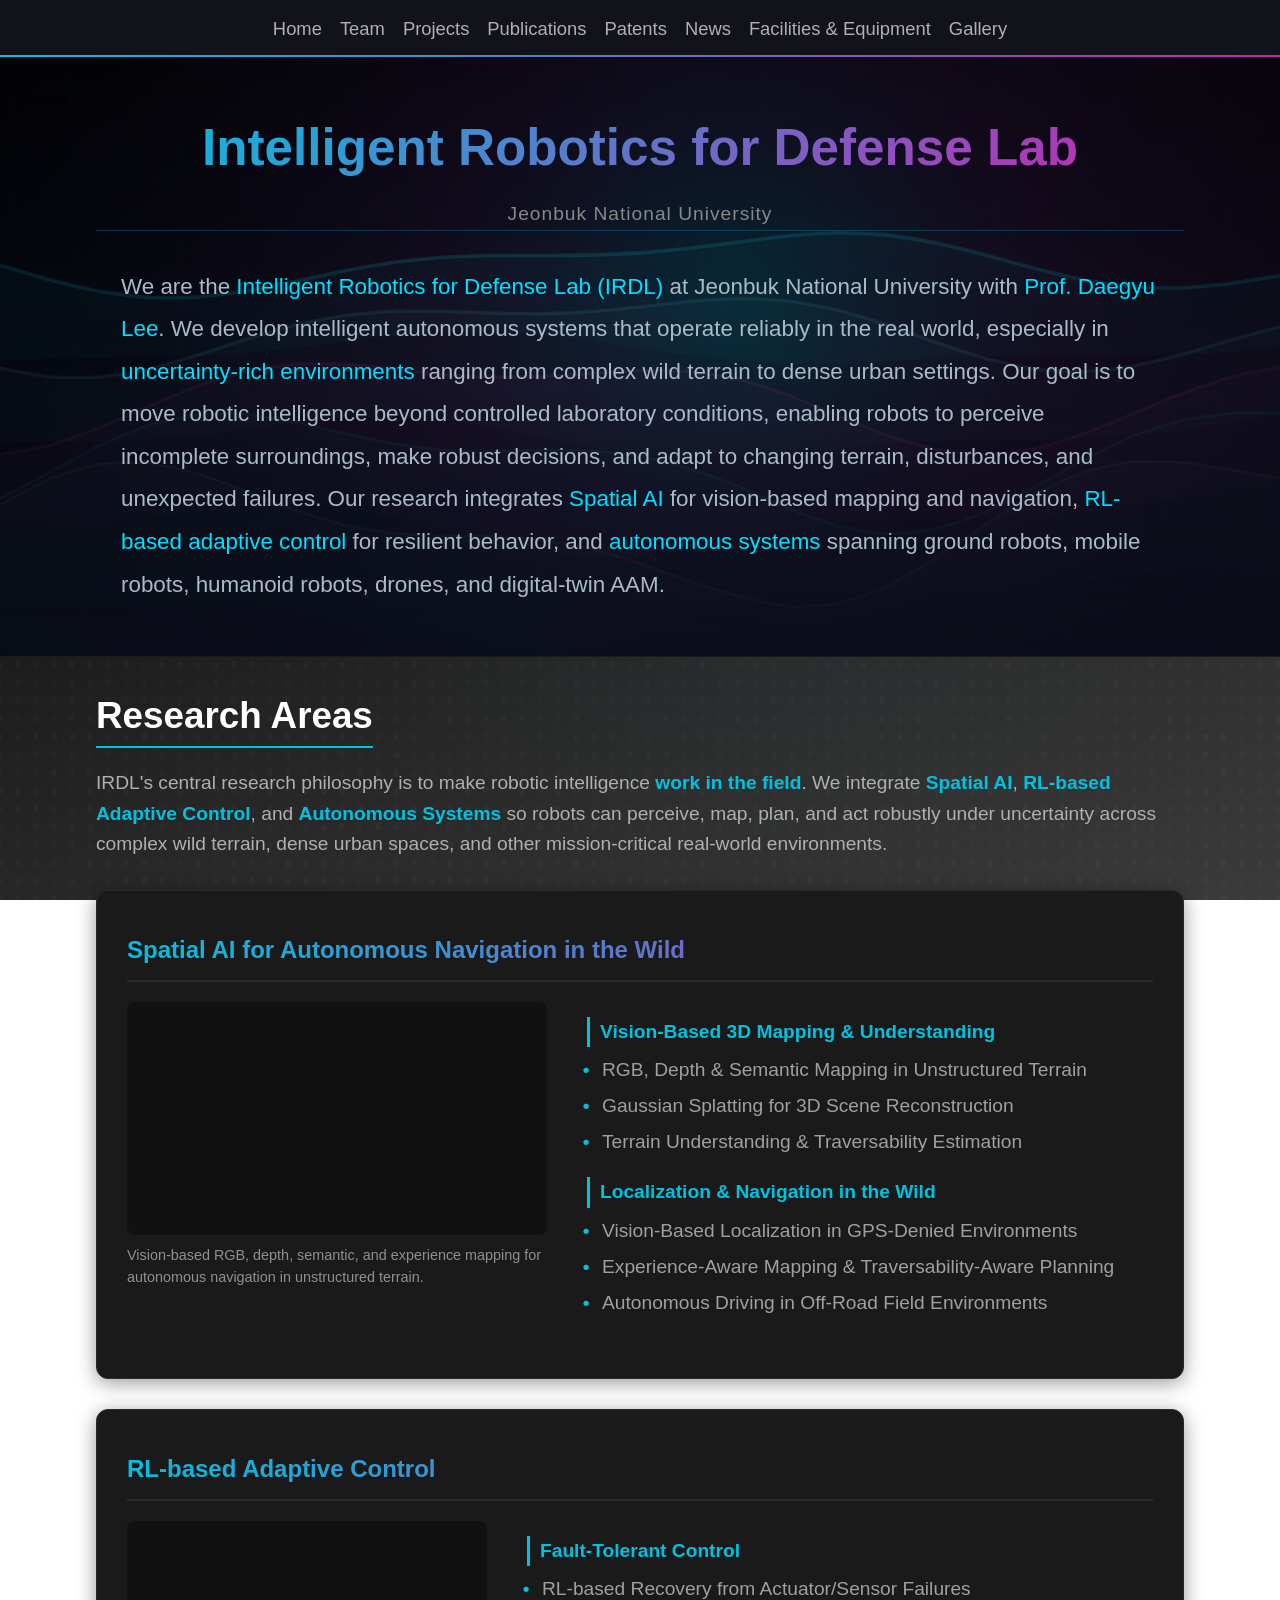
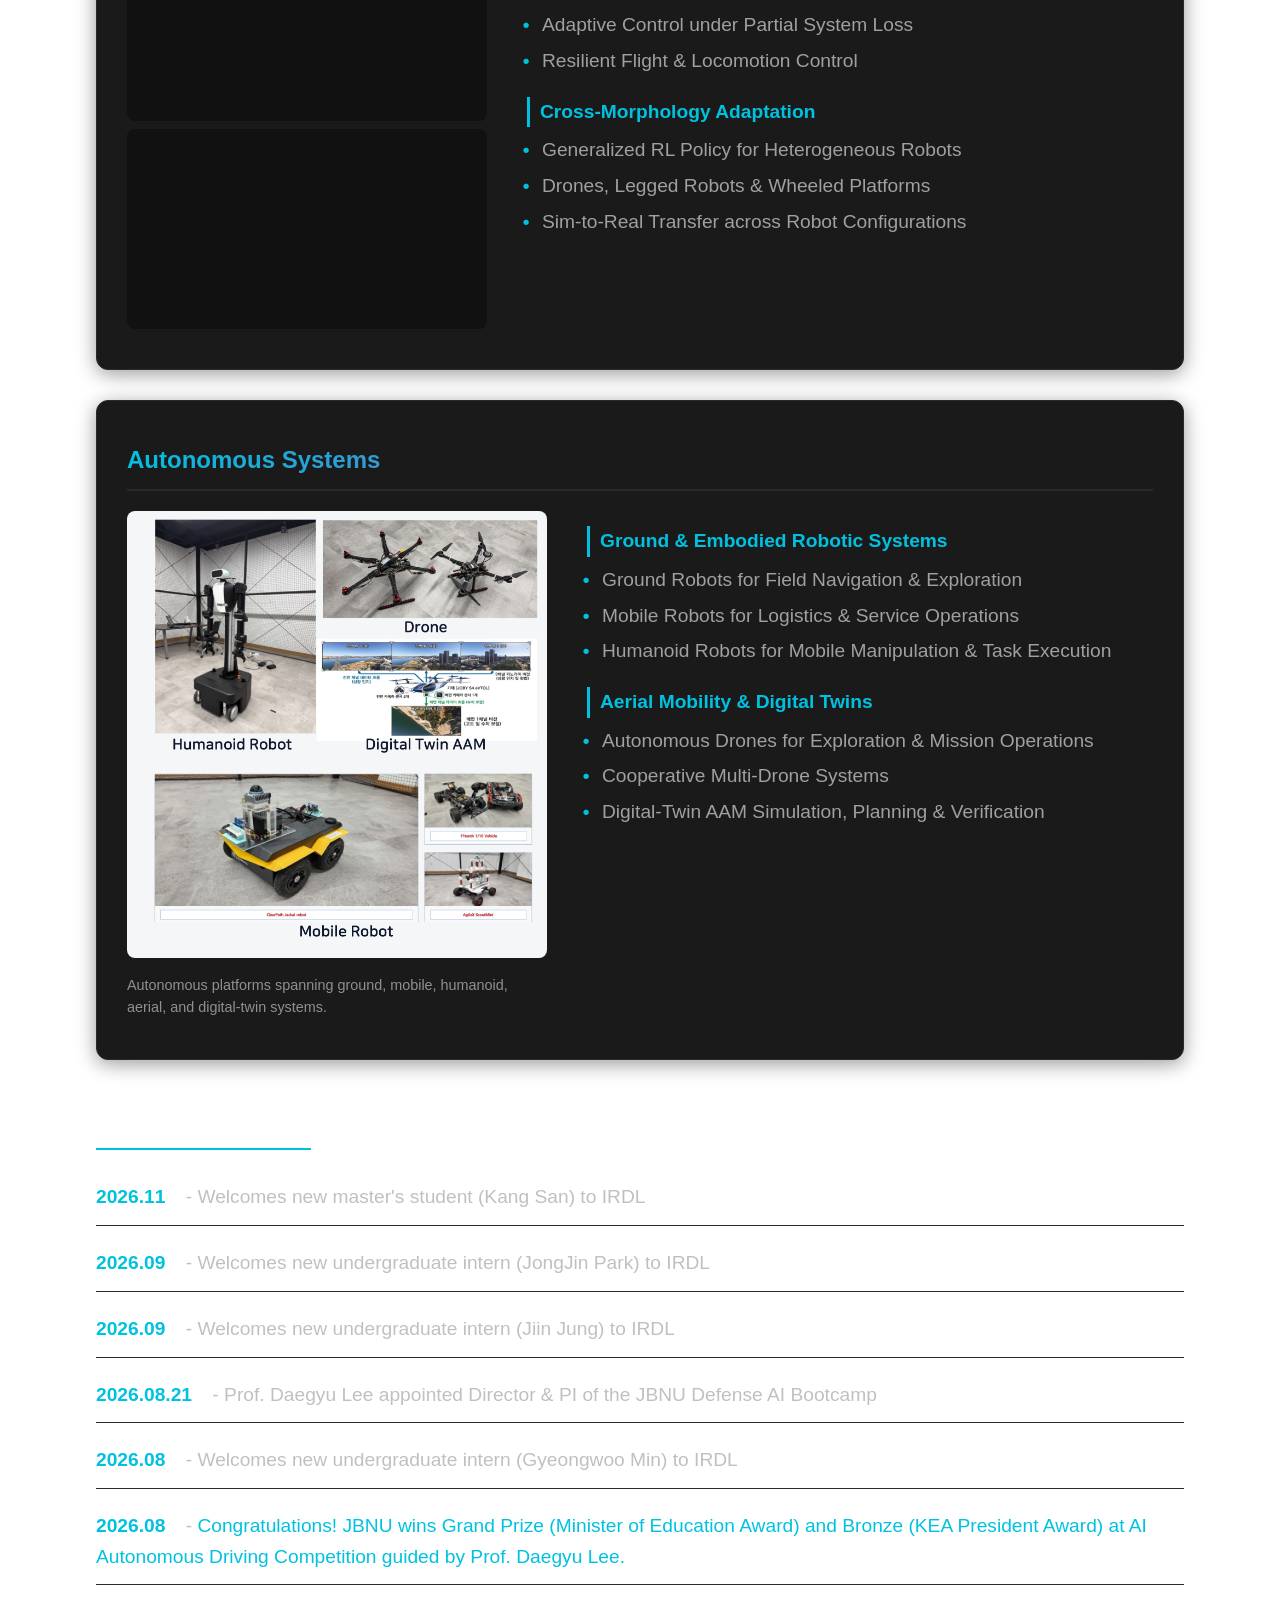
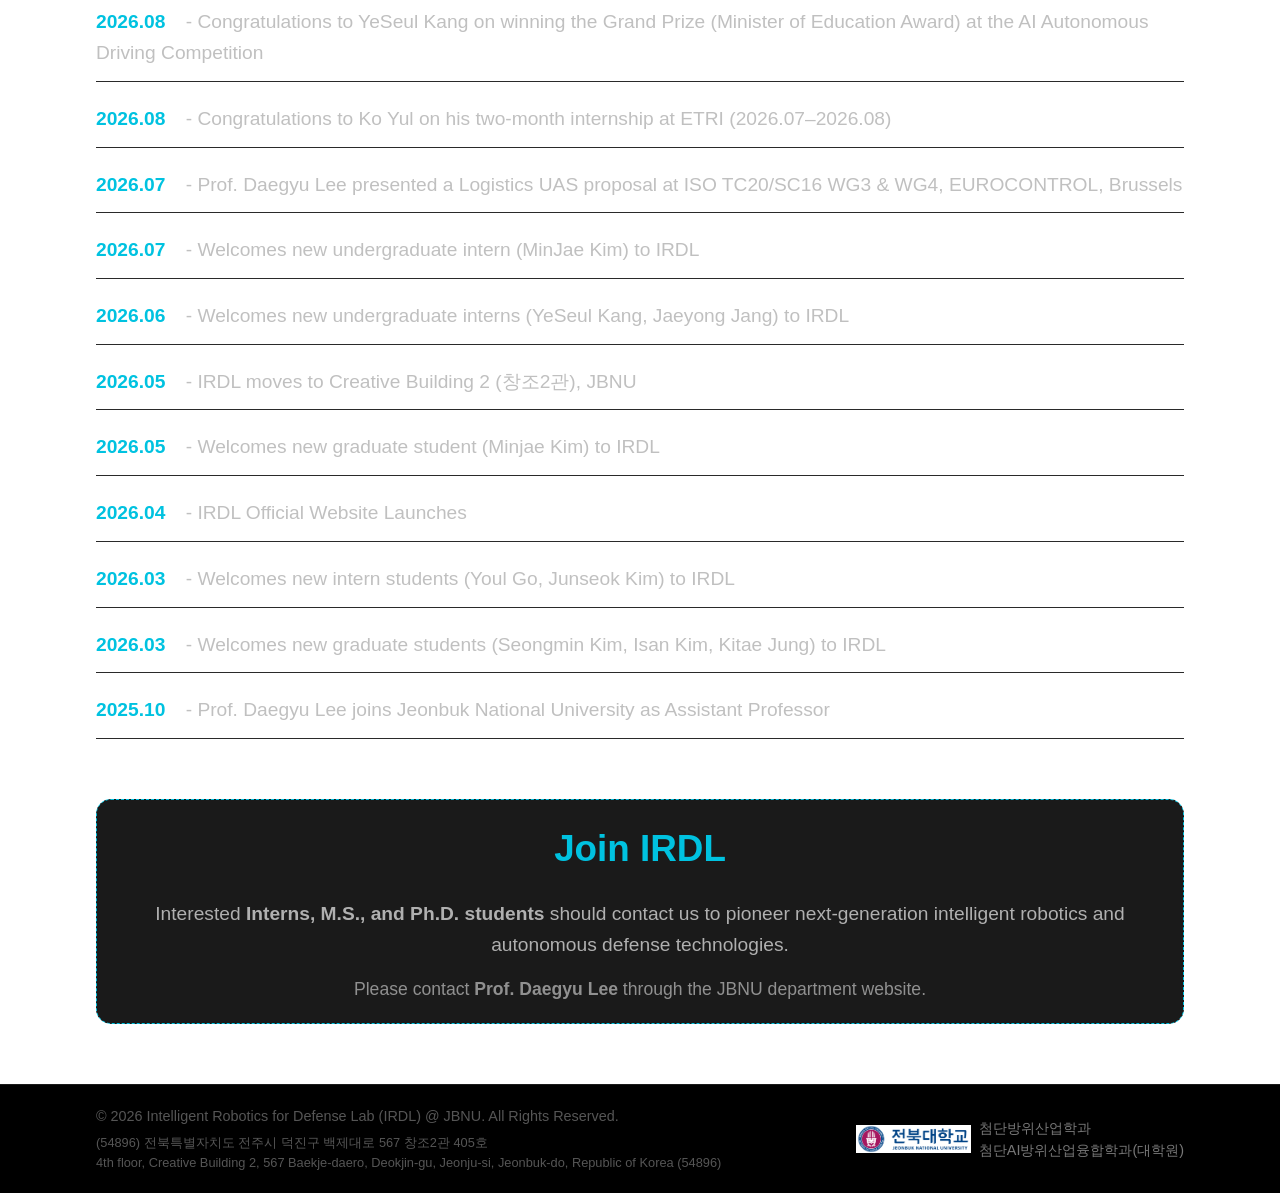
==== commit 61289ada: "update" ====
--- a/index.html
+++ b/index.html
@@ -174,6 +174,7 @@
     <section class="news container">
         <h2 class="section-title">Latest News</h2>
         <ul class="news-list">
+            <li><span class="date">2026.11</span> - Welcomes new master's student (Kang San) to IRDL</li>
             <li><span class="date">2026.09</span> - Welcomes new undergraduate intern (JongJin Park) to IRDL</li>
             <li><span class="date">2026.09</span> - Welcomes new undergraduate intern (Jiin Jung) to IRDL</li>
             <li><span class="date">2026.08.21</span> - Prof. Daegyu Lee appointed Director &amp; PI of the JBNU Defense AI Bootcamp</li>
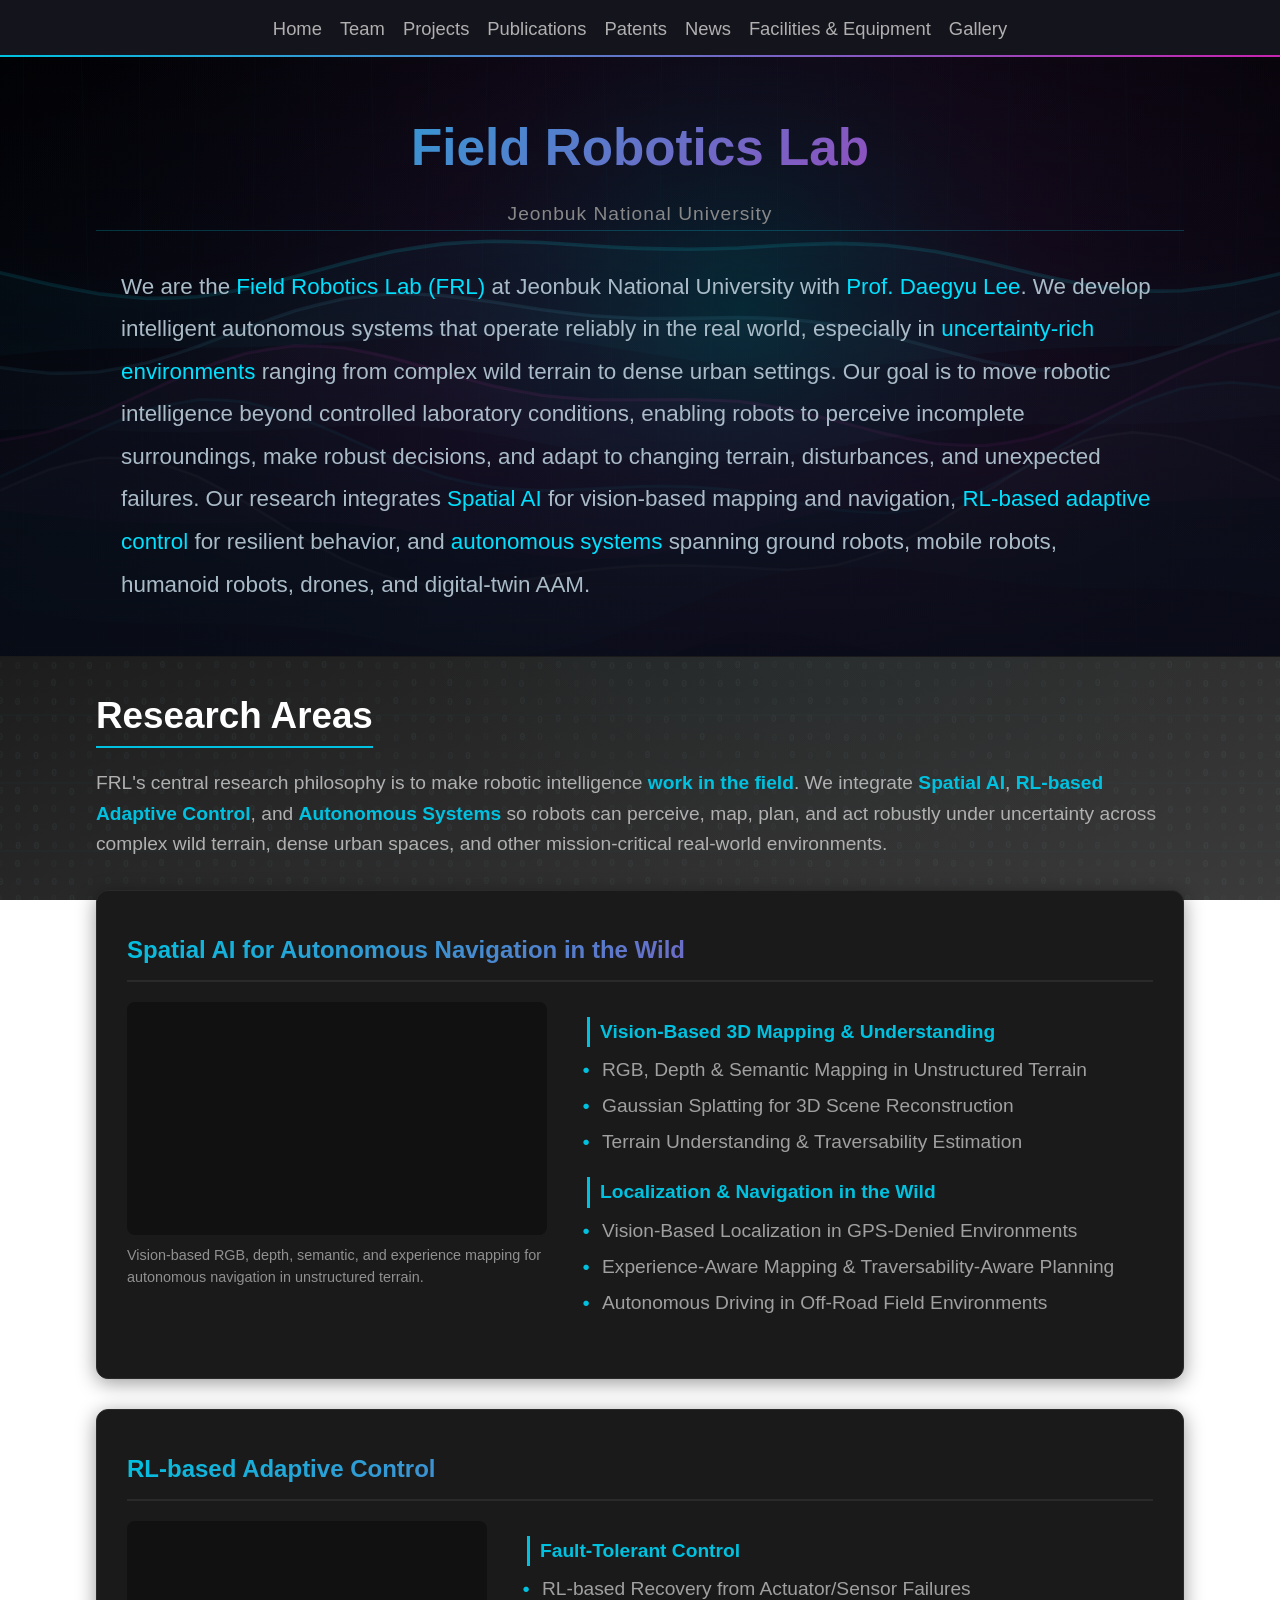
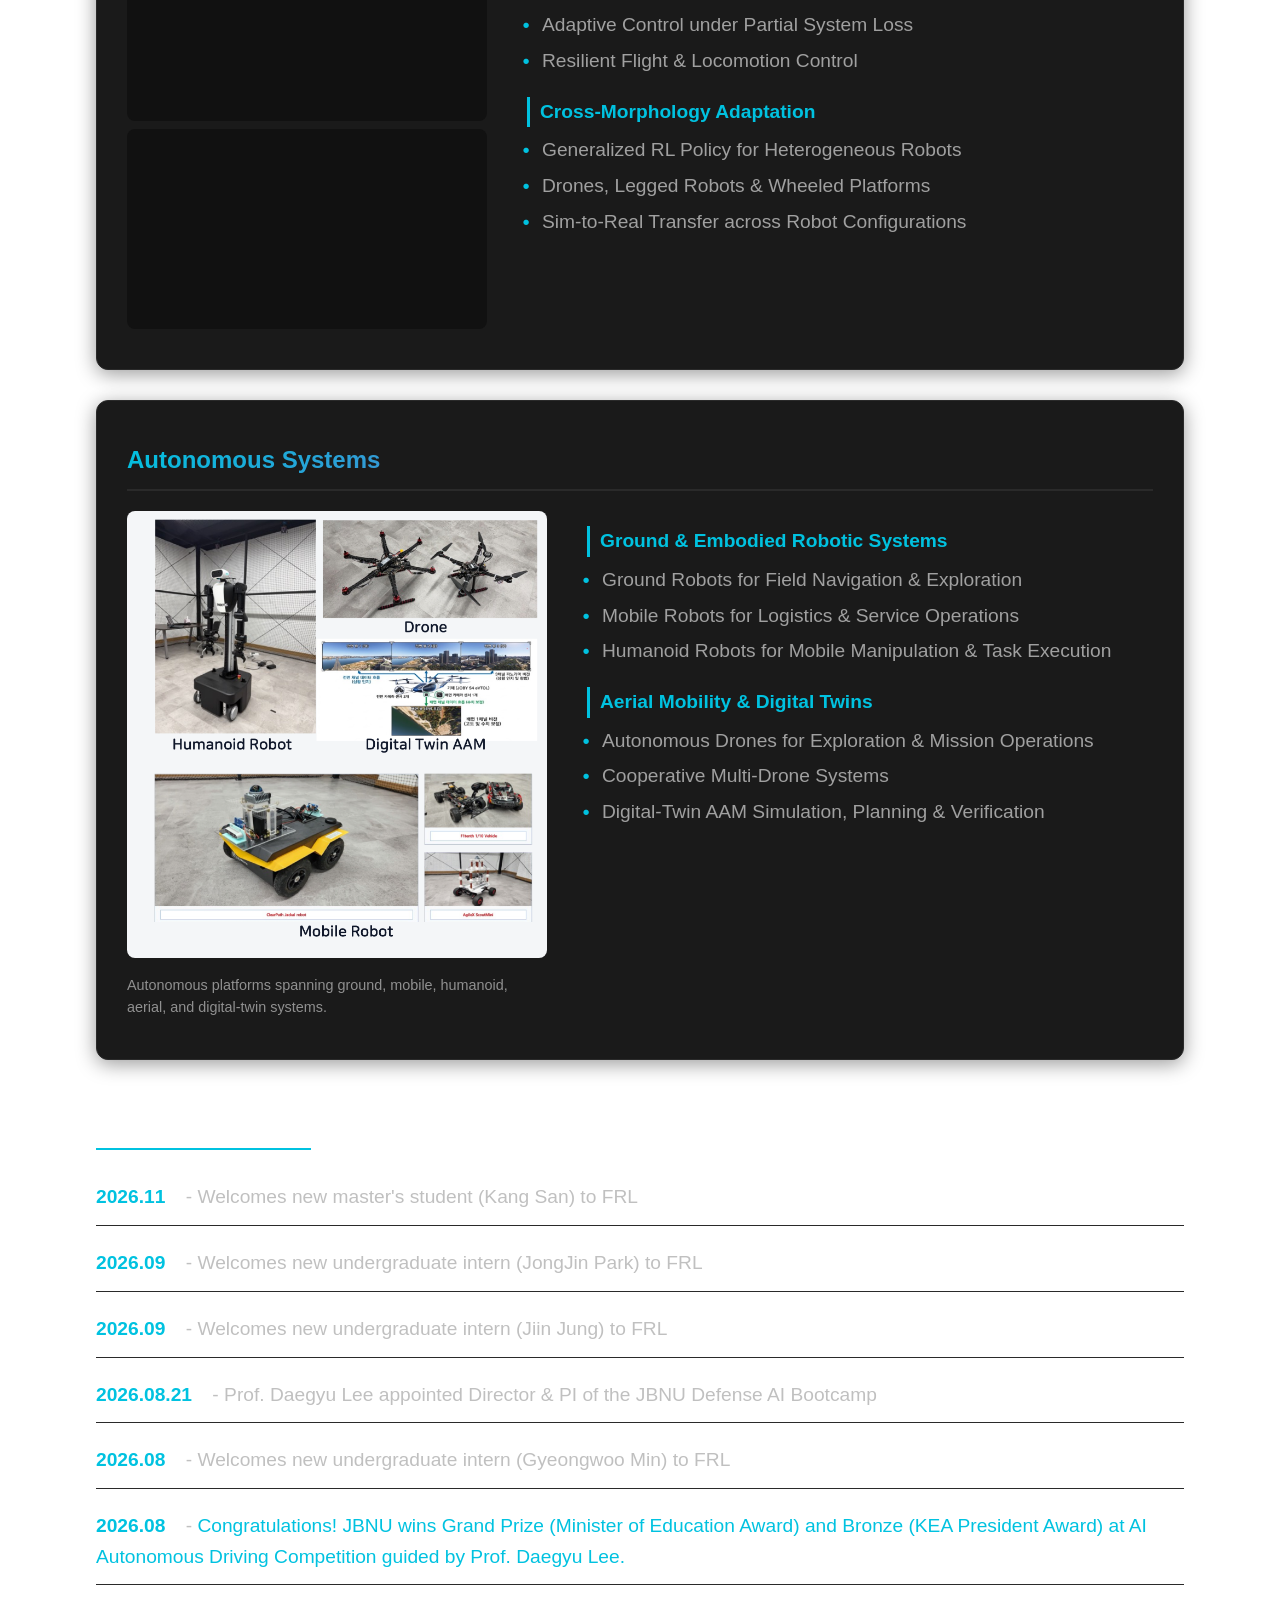
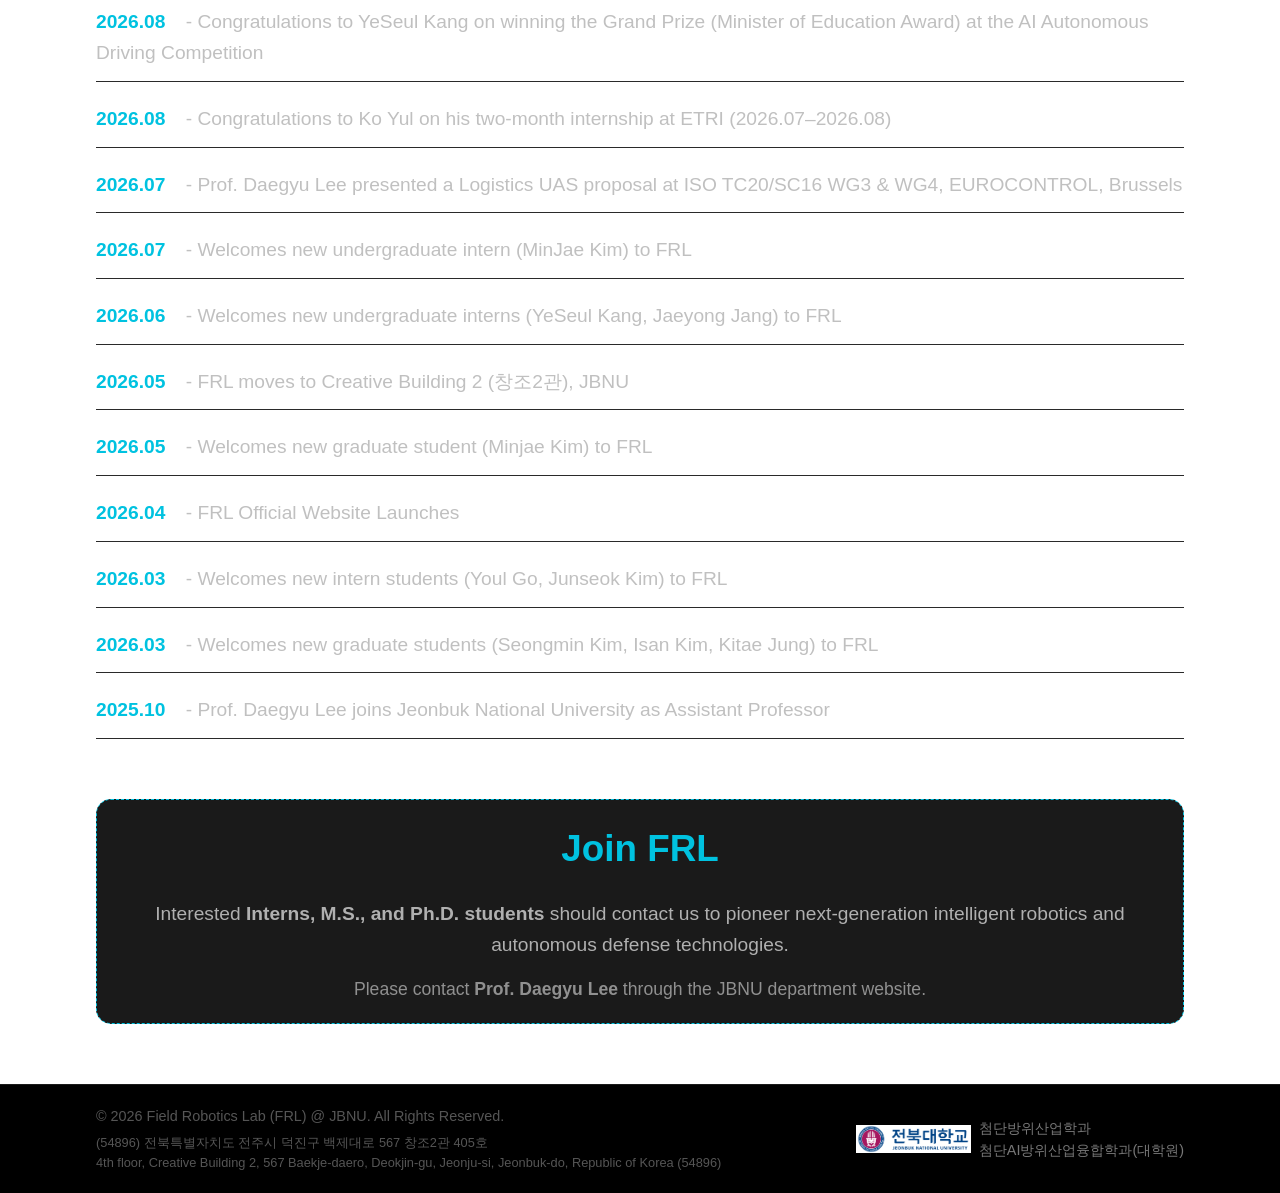
==== commit e42cf76a: "irdl->frl" ====
--- a/index.html
+++ b/index.html
@@ -6,30 +6,29 @@
     <meta http-equiv="Content-Security-Policy" content="default-src 'self'; script-src 'self'; style-src 'self'; img-src 'self' data:; font-src 'self'; object-src 'none'; base-uri 'self'; form-action 'self'; upgrade-insecure-requests">
     <meta name="referrer" content="strict-origin-when-cross-origin">
 
-    <title>IRDL | Intelligent Robotics for Defense Lab @ JBNU</title>
-
-    <meta name="description" content="전북대학교 이대규 교수님이 이끄는 지능형 국방로봇 연구실(IRDL)입니다. Learning-based Navigation, 자율주행 시스템, 첨단에어모빌리티(AAM) 등 국방 로봇공학 분야를 선도합니다.">
-    <meta name="keywords" content="이대규, 이대규 교수, 전북대학교, 전북대, IRDL, 지능형로봇, 자율주행, 에어모빌리티, AAM, 강화학습, 국방, Daegyu Lee, JBNU, Autonomous Systems, Advanced Air Mobility">
+    <title>FRL | Field Robotics Lab @ JBNU</title>
+
+    <meta name="description" content="전북대학교 이대규 교수가 이끄는 Field Robotics Lab(FRL)입니다. 복잡한 야지와 도심 등 불확실성이 높은 실제 환경에서 동작하는 Spatial AI, 강화학습 기반 적응제어, 자율로봇 시스템을 연구합니다.">
+    <meta name="keywords" content="이대규, 이대규 교수, 전북대학교, 전북대, FRL, Field Robotics, 필드로보틱스, Spatial AI, 자율주행, 에어모빌리티, AAM, 강화학습, 로봇공학, Daegyu Lee, JBNU, Autonomous Systems, Advanced Air Mobility">
     <meta name="author" content="Daegyu Lee">
 
-    <meta property="og:title" content="전북대 IRDL | Intelligent Robotics for Defense Lab">
-    <meta property="og:description" content="Learning-based Navigation, AAM, 자율 시스템으로 미래 국방 로봇공학을 선도하는 이대규 교수 연구실(IRDL)입니다.">
-    <meta property="og:image" content="assets/images/main-logo.png">
-
-    <meta property="og:url" content="https://irdl.jbnu.ac.kr">
-    <link rel="canonical" href="https://irdl.jbnu.ac.kr">
+    <meta property="og:title" content="전북대 FRL | Field Robotics Lab">
+    <meta property="og:description" content="복잡한 야지와 도심 등 불확실성이 높은 실제 환경에서 동작하는 Spatial AI, 적응제어, 자율로봇 시스템을 연구하는 이대규 교수 연구실입니다.">
+    <meta property="og:image" content="https://frl.jbnu.ac.kr/assets/images/main-logo.png">
+
+    <meta property="og:url" content="https://frl.jbnu.ac.kr">
+    <link rel="canonical" href="https://frl.jbnu.ac.kr">
 
     <meta property="og:type" content="website">
 
-    <link rel="stylesheet" href="css/style.css?v=1">
+    <link rel="stylesheet" href="css/style.css?v=2">
 </head>
 
 <body class="home-page">
     <header>
         <nav class="container">
-            <a href="index.html" class="logo-area" title="Intelligent Robotics for Defense Lab @ JBNU" aria-label="Intelligent Robotics for Defense Lab at Jeonbuk National University">
-                <img src="assets/images/main-logo.png" alt="IRDL JBNU Logo" class="logo-img">
-                <span class="lab-name">Intelligent Robotics for Defense Lab @JBNU</span>
+            <a href="index.html" class="logo-area" title="Field Robotics Lab @ JBNU" aria-label="Field Robotics Lab at Jeonbuk National University">
+                <img src="assets/images/main-logo.png" alt="FRL Field Robotics Lab Logo" class="logo-img">
             </a>
             <ul class="nav-links">
                 <li><a href="index.html">Home</a></li>
@@ -47,12 +46,12 @@
     <section class="hero">
         <div class="container">
             <div class="hero-content">
-                <h1>Intelligent Robotics for Defense Lab</h1>
+                <h1>Field Robotics Lab</h1>
                 <p class="univ-tag">Jeonbuk National University</p>
 
                 <div class="description-container">
                     <p class="hero-description">
-                        We are the <strong>Intelligent Robotics for Defense Lab (IRDL)</strong> at Jeonbuk National University with <strong>Prof. Daegyu Lee</strong>.
+                        We are the <strong>Field Robotics Lab (FRL)</strong> at Jeonbuk National University with <strong>Prof. Daegyu Lee</strong>.
                         We develop intelligent autonomous systems that operate reliably in the real world, especially in
                         <strong>uncertainty-rich environments</strong> ranging from complex wild terrain to dense urban settings.
                         Our goal is to move robotic intelligence beyond controlled laboratory conditions, enabling robots to perceive incomplete surroundings,
@@ -71,7 +70,7 @@
 
         <div class="research-summary">
             <p>
-                IRDL's central research philosophy is to make robotic intelligence <strong>work in the field</strong>.
+                FRL's central research philosophy is to make robotic intelligence <strong>work in the field</strong>.
                 We integrate <strong>Spatial AI</strong>, <strong>RL-based Adaptive Control</strong>, and <strong>Autonomous Systems</strong>
                 so robots can perceive, map, plan, and act robustly under uncertainty across complex wild terrain,
                 dense urban spaces, and other mission-critical real-world environments.
@@ -174,29 +173,29 @@
     <section class="news container">
         <h2 class="section-title">Latest News</h2>
         <ul class="news-list">
-            <li><span class="date">2026.11</span> - Welcomes new master's student (Kang San) to IRDL</li>
-            <li><span class="date">2026.09</span> - Welcomes new undergraduate intern (JongJin Park) to IRDL</li>
-            <li><span class="date">2026.09</span> - Welcomes new undergraduate intern (Jiin Jung) to IRDL</li>
+            <li><span class="date">2026.11</span> - Welcomes new master's student (Kang San) to FRL</li>
+            <li><span class="date">2026.09</span> - Welcomes new undergraduate intern (JongJin Park) to FRL</li>
+            <li><span class="date">2026.09</span> - Welcomes new undergraduate intern (Jiin Jung) to FRL</li>
             <li><span class="date">2026.08.21</span> - Prof. Daegyu Lee appointed Director &amp; PI of the JBNU Defense AI Bootcamp</li>
-            <li><span class="date">2026.08</span> - Welcomes new undergraduate intern (Gyeongwoo Min) to IRDL</li>
+            <li><span class="date">2026.08</span> - Welcomes new undergraduate intern (Gyeongwoo Min) to FRL</li>
             <li><span class="date">2026.08</span> - <a href="https://news.kbs.co.kr/news/pc/view/view.do?ncd=8635479&ref=A" target="_blank" rel="noopener noreferrer">Congratulations! JBNU wins Grand Prize (Minister of Education Award) and Bronze (KEA President Award) at AI Autonomous Driving Competition guided by Prof. Daegyu Lee.</a></li>
             <li><span class="date">2026.08</span> - Congratulations to YeSeul Kang on winning the Grand Prize (Minister of Education Award) at the AI Autonomous Driving Competition</li>
             <li><span class="date">2026.08</span> - Congratulations to Ko Yul on his two-month internship at ETRI (2026.07–2026.08)</li>
             <li><span class="date">2026.07</span> - Prof. Daegyu Lee presented a Logistics UAS proposal at ISO TC20/SC16 WG3 &amp; WG4, EUROCONTROL, Brussels</li>
-            <li><span class="date">2026.07</span> - Welcomes new undergraduate intern (MinJae Kim) to IRDL</li>
-            <li><span class="date">2026.06</span> - Welcomes new undergraduate interns (YeSeul Kang, Jaeyong Jang) to IRDL</li>
-            <li><span class="date">2026.05</span> - IRDL moves to Creative Building 2 (창조2관), JBNU</li>
-            <li><span class="date">2026.05</span> - Welcomes new graduate student (Minjae Kim) to IRDL</li>
-            <li><span class="date">2026.04</span> - IRDL Official Website Launches</li>
-            <li><span class="date">2026.03</span> - Welcomes new intern students (Youl Go, Junseok Kim) to IRDL</li>
-            <li><span class="date">2026.03</span> - Welcomes new graduate students (Seongmin Kim, Isan Kim, Kitae Jung) to IRDL</li>
+            <li><span class="date">2026.07</span> - Welcomes new undergraduate intern (MinJae Kim) to FRL</li>
+            <li><span class="date">2026.06</span> - Welcomes new undergraduate interns (YeSeul Kang, Jaeyong Jang) to FRL</li>
+            <li><span class="date">2026.05</span> - FRL moves to Creative Building 2 (창조2관), JBNU</li>
+            <li><span class="date">2026.05</span> - Welcomes new graduate student (Minjae Kim) to FRL</li>
+            <li><span class="date">2026.04</span> - FRL Official Website Launches</li>
+            <li><span class="date">2026.03</span> - Welcomes new intern students (Youl Go, Junseok Kim) to FRL</li>
+            <li><span class="date">2026.03</span> - Welcomes new graduate students (Seongmin Kim, Isan Kim, Kitae Jung) to FRL</li>
             <li><span class="date">2025.10</span> - Prof. Daegyu Lee joins Jeonbuk National University as Assistant Professor</li>
         </ul>
     </section>
 
     <section class="join-us container">
         <div class="join-box">
-            <h2 class="section-title">Join IRDL</h2>
+            <h2 class="section-title">Join FRL</h2>
             <p class="join-text">
                 Interested <strong>Interns, M.S., and Ph.D. students</strong> should contact us to pioneer next-generation intelligent robotics and autonomous defense technologies.
             </p>
@@ -209,7 +208,7 @@
     <footer class="footer">
         <div class="container footer-inner">
             <div class="footer-left">
-                <p>&copy; 2026 Intelligent Robotics for Defense Lab (IRDL) @ JBNU. All Rights Reserved.</p>
+                <p>&copy; 2026 Field Robotics Lab (FRL) @ JBNU. All Rights Reserved.</p>
                 <p class="footer-address">
                     (54896) 전북특별자치도 전주시 덕진구 백제대로 567 창조2관 405호<br>
                     4th floor, Creative Building 2, 567 Baekje-daero, Deokjin-gu, Jeonju-si, Jeonbuk-do, Republic of Korea (54896)
--- a/css/style.css
+++ b/css/style.css
@@ -1,5 +1,5 @@
 /* ============================================================
-   IRDL THEME - Dark Background + Cyan to Magenta Gradient
+   FRL THEME - Dark Background + Cyan to Magenta Gradient
    Primary:   #00C2E0 (Cyan)
    Accent:    #C724B1 (Magenta)
    BG Dark:   #000000 → #3B3B3B gradient
@@ -49,7 +49,7 @@
 
 /* 헤더 */
 header {
-    background: #11121A;
+    background: #14141C;
     border-bottom: 2px solid transparent;
     border-image: linear-gradient(90deg, #00C2E0, #C724B1) 1;
     padding: 0.85rem 0 0.75rem;
@@ -76,44 +76,25 @@
     align-items: center;
     justify-content: center;
     text-decoration: none;
-    gap: 14px;
     width: 100%;
     min-width: 0;
     padding: 6px 14px;
     border-radius: 8px;
-    background: #11121A;
+    background: #14141C;
     border: 1px solid rgba(0, 194, 224, 0.08);
 }
 
 .logo-img {
-    width: 96px;
-    height: 38px;
-    object-fit: cover;
-    object-position: left center;
+    width: 420px;
+    max-width: 100%;
+    height: auto;
+    object-fit: contain;
     border-radius: 0;
-    background: #11121A;
+    background: #14141C;
     flex: 0 0 auto;
 }
 
-.lab-name {
-    font-size: 1.35rem;
-    font-weight: 700;
-    letter-spacing: 0;
-    background: linear-gradient(135deg, #00C2E0 0%, #C724B1 100%);
-    -webkit-background-clip: text;
-    -webkit-text-fill-color: transparent;
-    background-clip: text;
-    white-space: nowrap;
-    overflow: hidden;
-    text-overflow: ellipsis;
-    max-width: 100%;
-}
-
 .home-page .logo-area {
-    display: none;
-}
-
-.home-page .lab-name {
     display: none;
 }
 
@@ -1131,17 +1112,9 @@
 
     .logo-img {
         display: block;
-        width: 72px;
-        height: 30px;
-    }
-
-    .lab-name {
-        display: block;
-        text-align: center;
-        line-height: 1.25;
-        font-size: 0.96rem;
-        white-space: normal;
-        overflow: visible;
+        width: 340px;
+        max-width: 100%;
+        height: auto;
     }
 
     .pi-card {
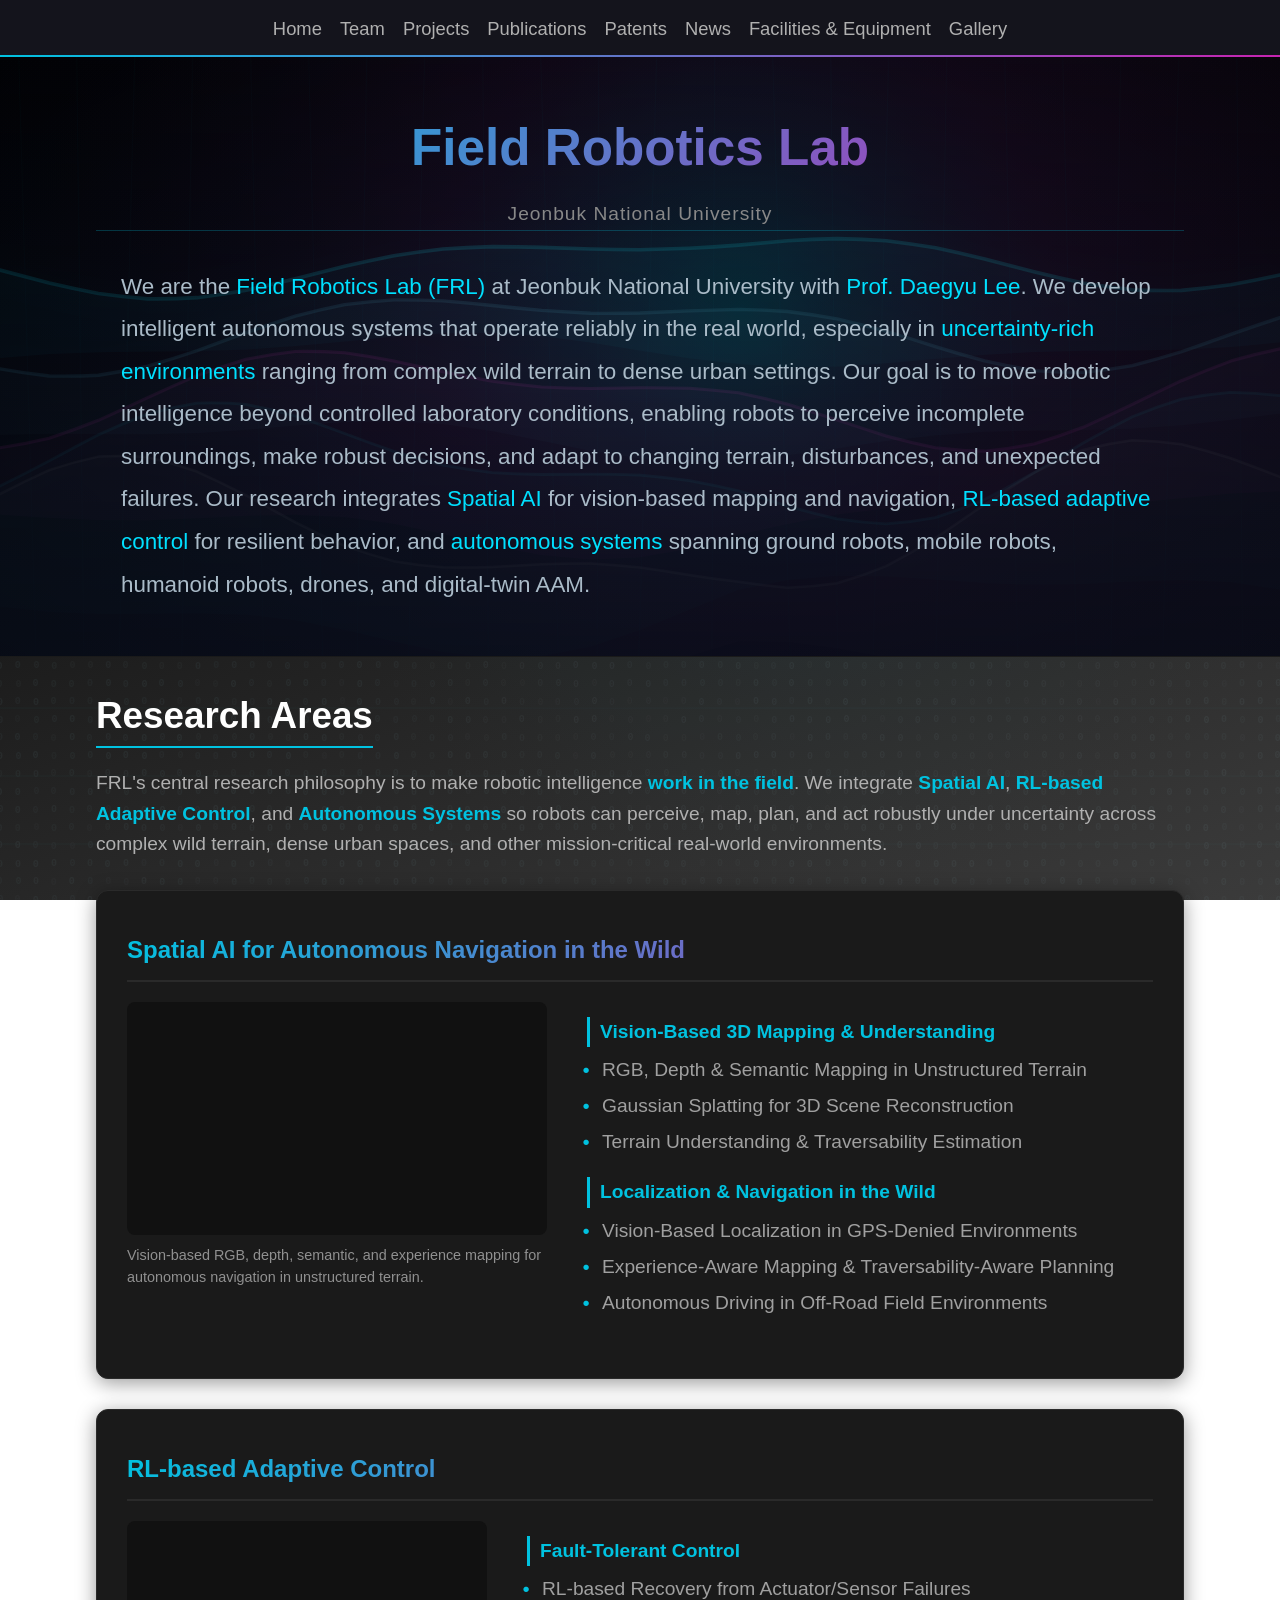
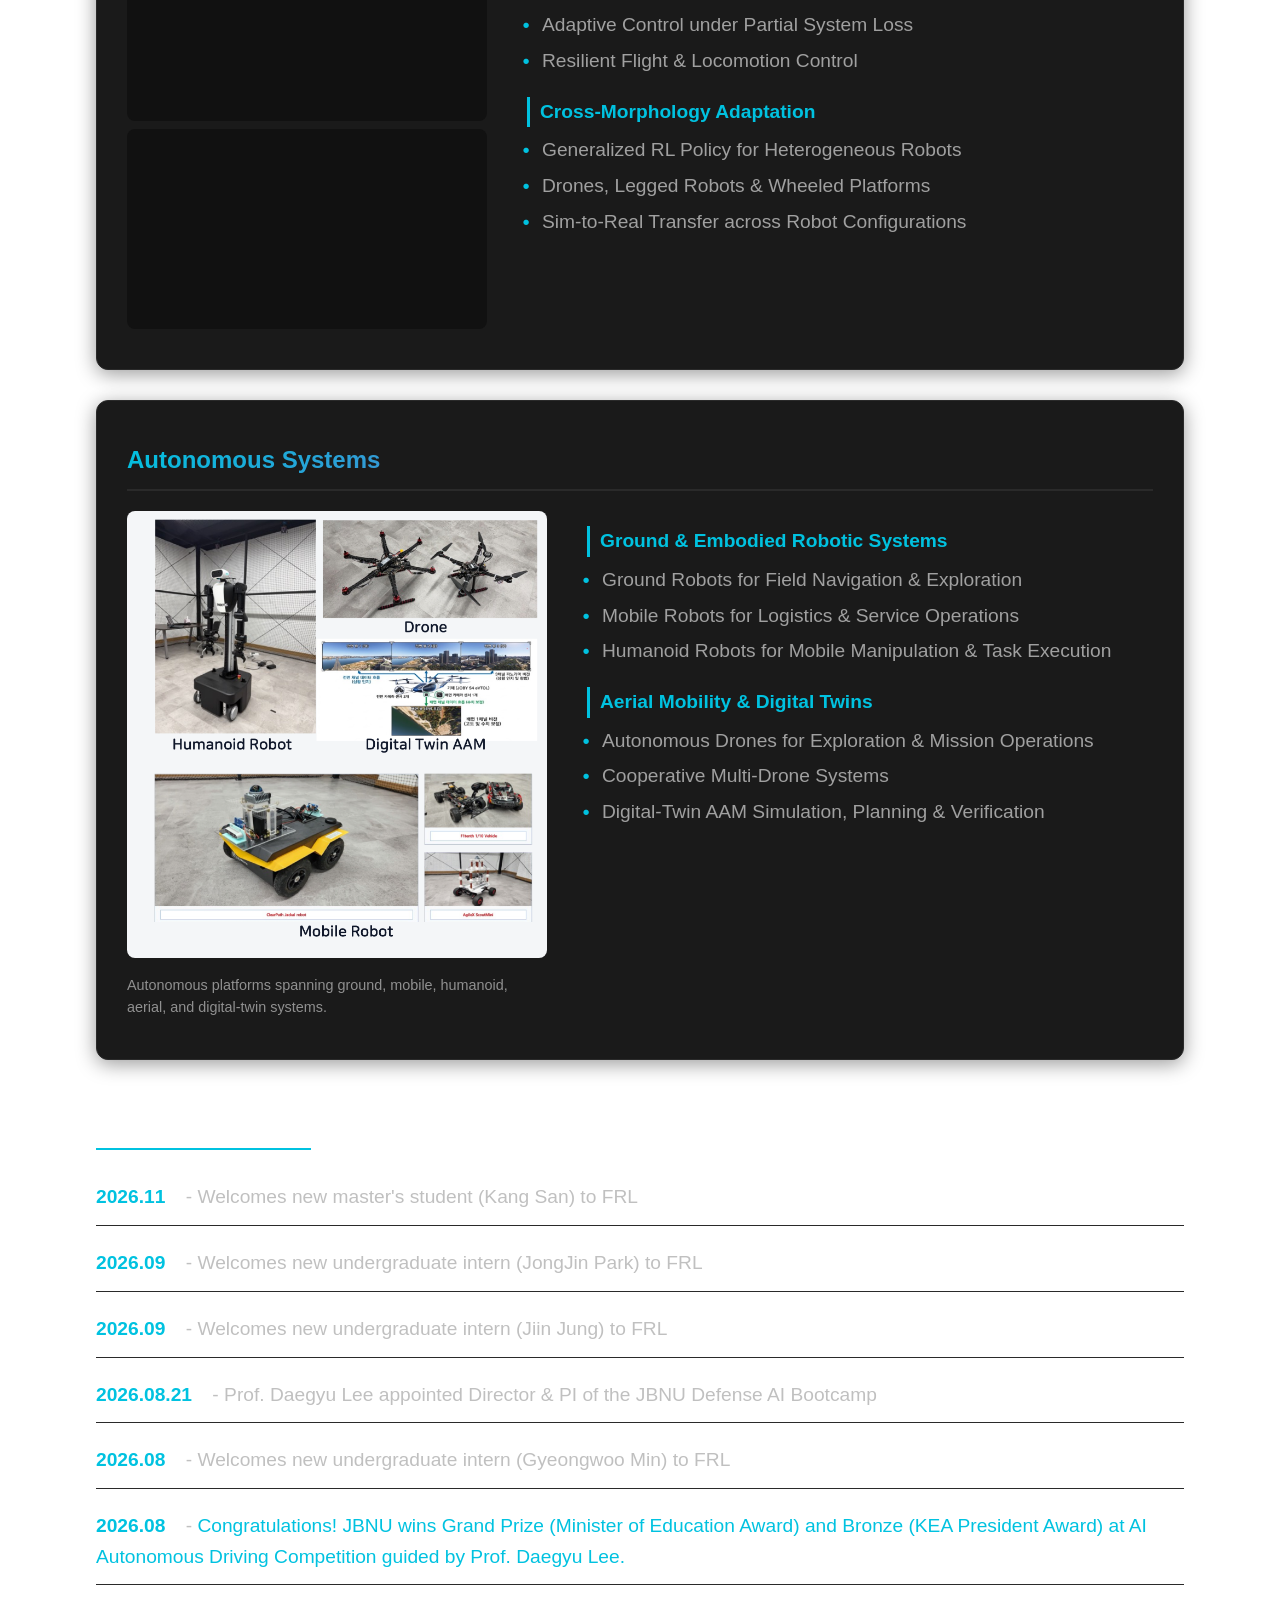
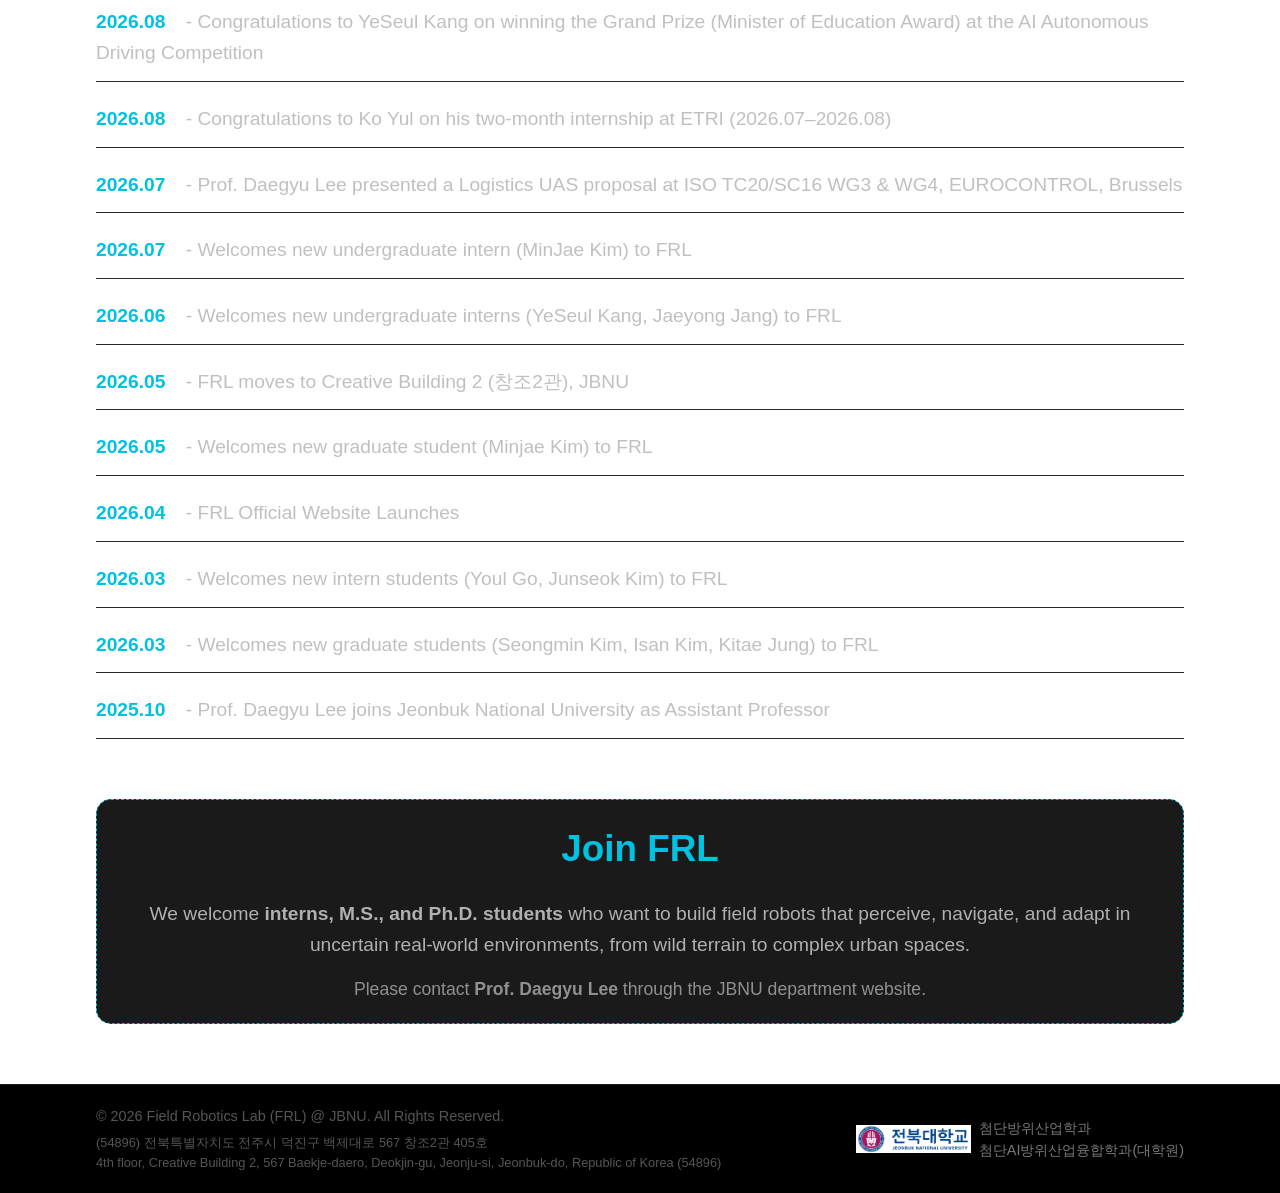
==== commit d956f4c7: "update" ====
--- a/index.html
+++ b/index.html
@@ -197,7 +197,7 @@
         <div class="join-box">
             <h2 class="section-title">Join FRL</h2>
             <p class="join-text">
-                Interested <strong>Interns, M.S., and Ph.D. students</strong> should contact us to pioneer next-generation intelligent robotics and autonomous defense technologies.
+                We welcome <strong>interns, M.S., and Ph.D. students</strong> who want to build field robots that perceive, navigate, and adapt in uncertain real-world environments, from wild terrain to complex urban spaces.
             </p>
             <p class="contact-info">
                 Please contact <strong>Prof. Daegyu Lee</strong> through the JBNU department website.
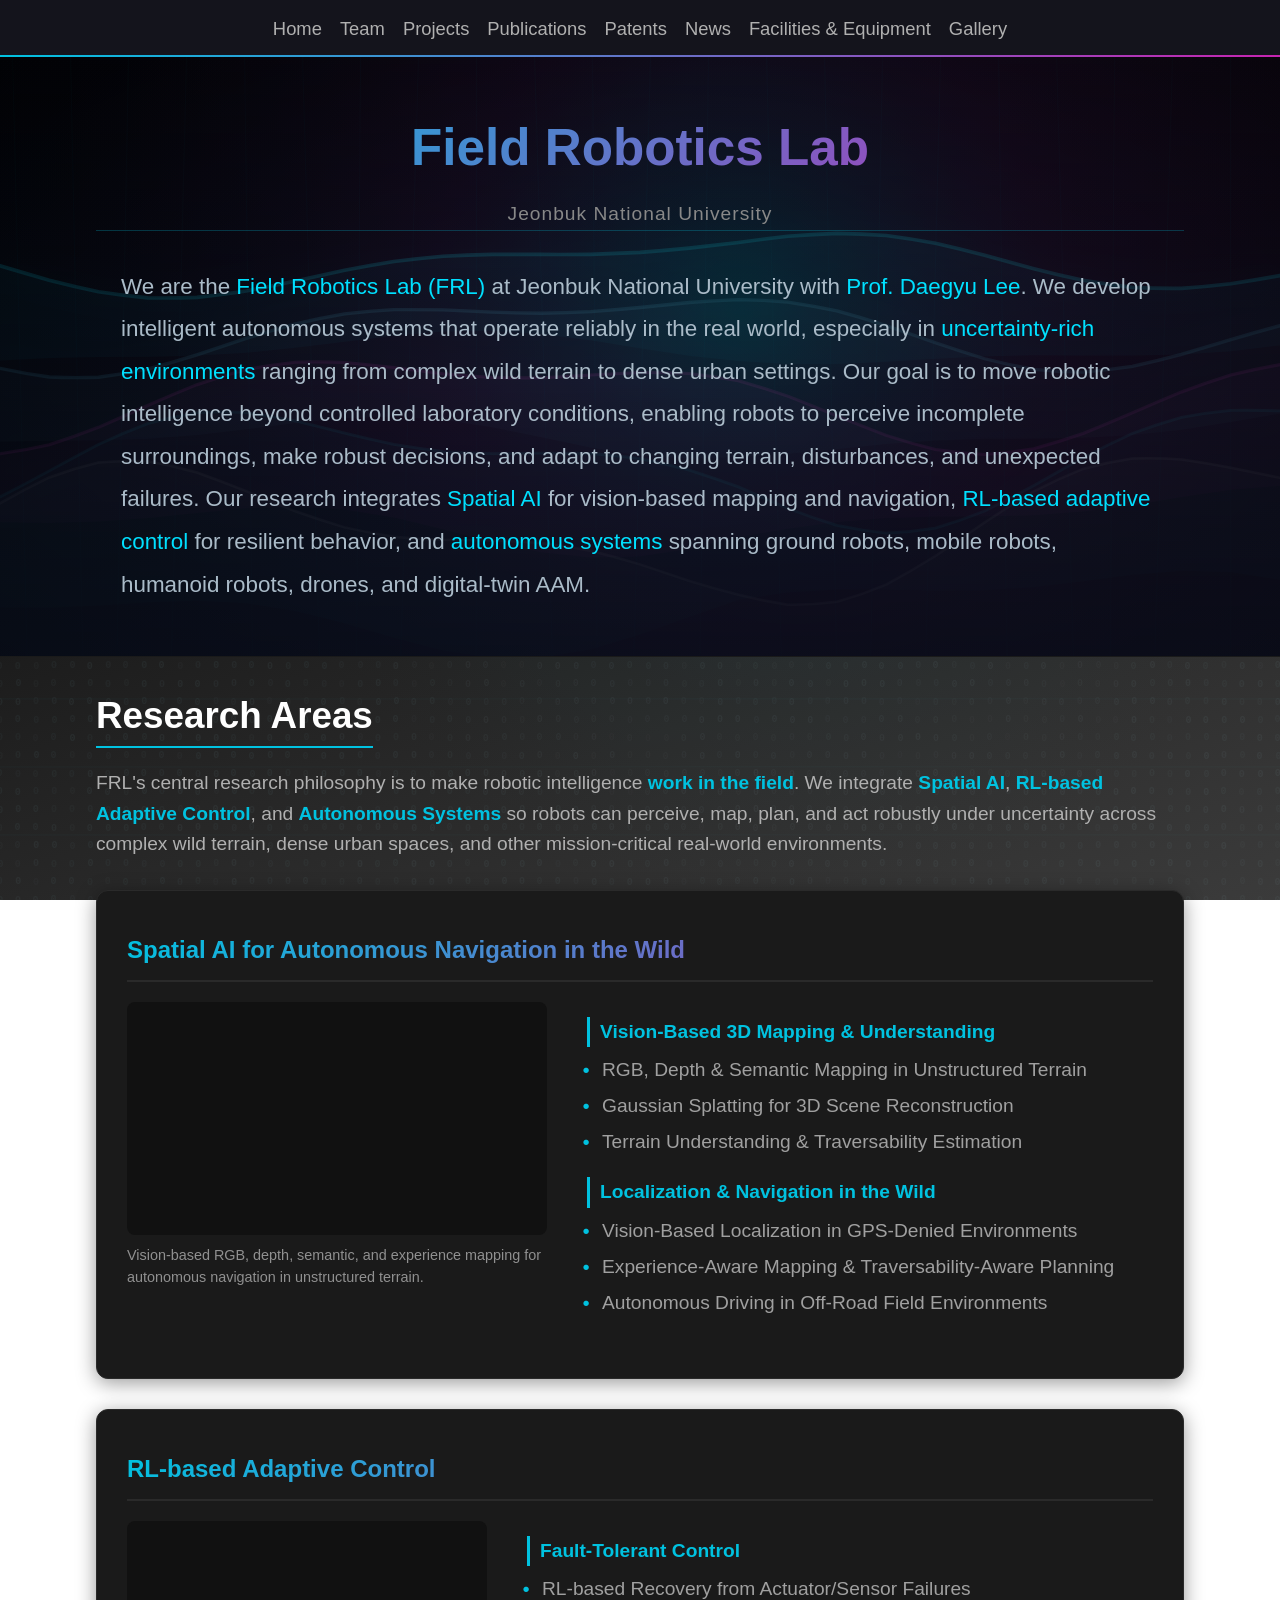
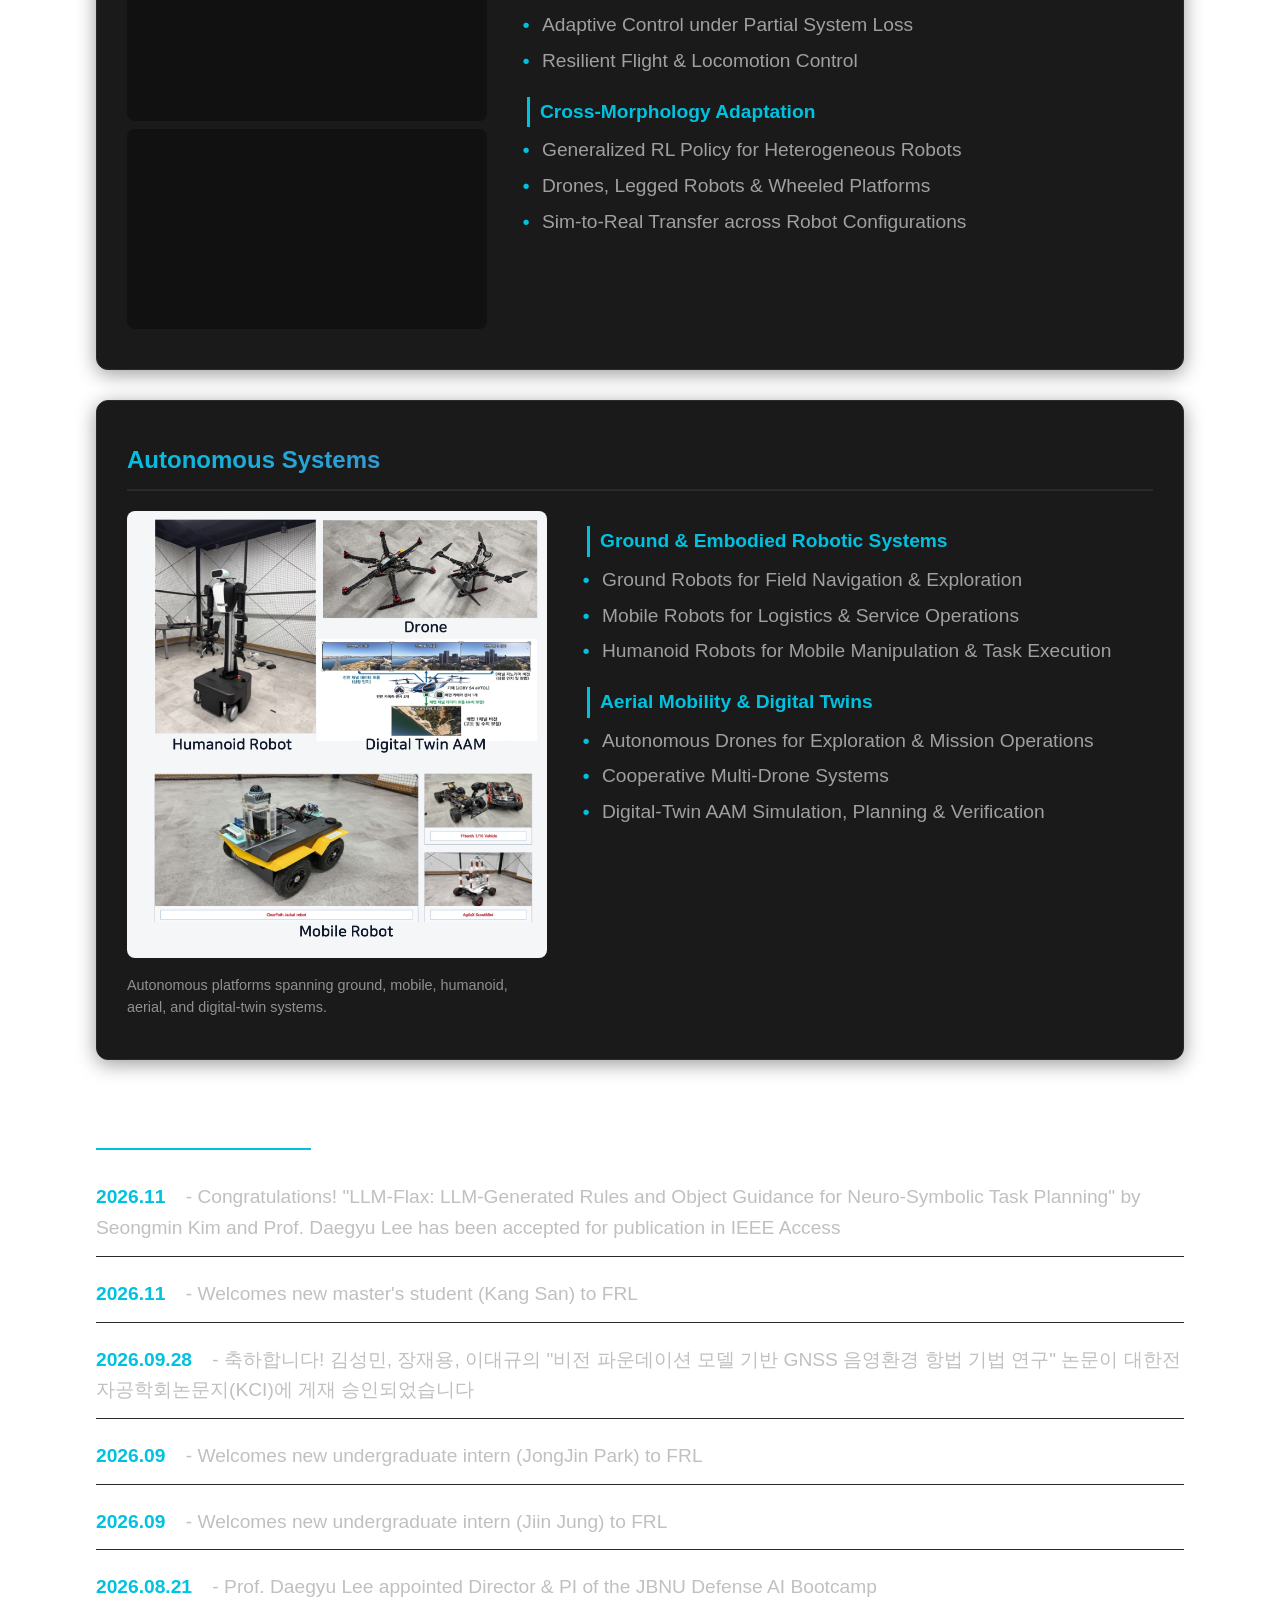
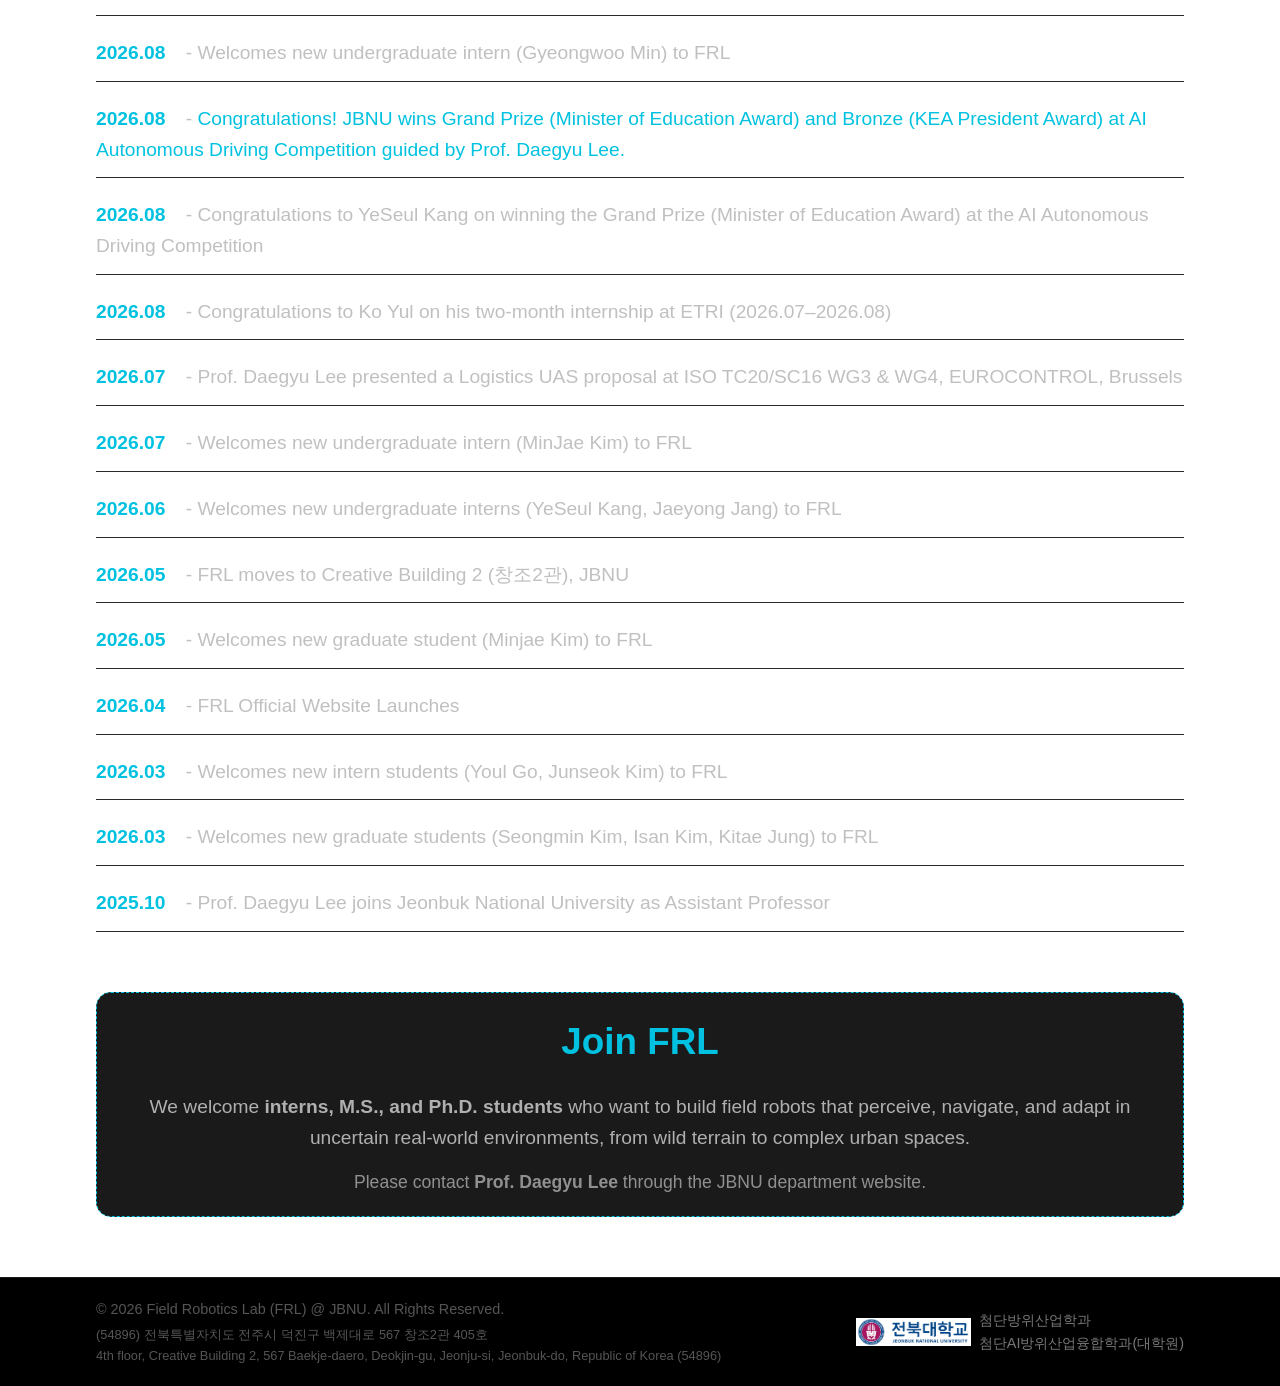
==== commit d0f4e014: "update" ====
--- a/index.html
+++ b/index.html
@@ -173,7 +173,9 @@
     <section class="news container">
         <h2 class="section-title">Latest News</h2>
         <ul class="news-list">
+            <li><span class="date">2026.11</span> - Congratulations! "LLM-Flax: LLM-Generated Rules and Object Guidance for Neuro-Symbolic Task Planning" by Seongmin Kim and Prof. Daegyu Lee has been accepted for publication in IEEE Access</li>
             <li><span class="date">2026.11</span> - Welcomes new master's student (Kang San) to FRL</li>
+            <li><span class="date">2026.09.28</span> - 축하합니다! 김성민, 장재용, 이대규의 "비전 파운데이션 모델 기반 GNSS 음영환경 항법 기법 연구" 논문이 대한전자공학회논문지(KCI)에 게재 승인되었습니다</li>
             <li><span class="date">2026.09</span> - Welcomes new undergraduate intern (JongJin Park) to FRL</li>
             <li><span class="date">2026.09</span> - Welcomes new undergraduate intern (Jiin Jung) to FRL</li>
             <li><span class="date">2026.08.21</span> - Prof. Daegyu Lee appointed Director &amp; PI of the JBNU Defense AI Bootcamp</li>
--- a/css/style.css
+++ b/css/style.css
@@ -774,6 +774,17 @@
     border-bottom: 2px solid #00C2E0;
 }
 
+.student-author {
+    text-decoration: underline;
+    text-underline-offset: 2px;
+}
+
+.publication-legend {
+    margin: 8px 0 24px;
+    color: #A0A0A0;
+    font-size: 0.9rem;
+}
+
 .pub-venue {
     font-style: italic;
     color: #787878;
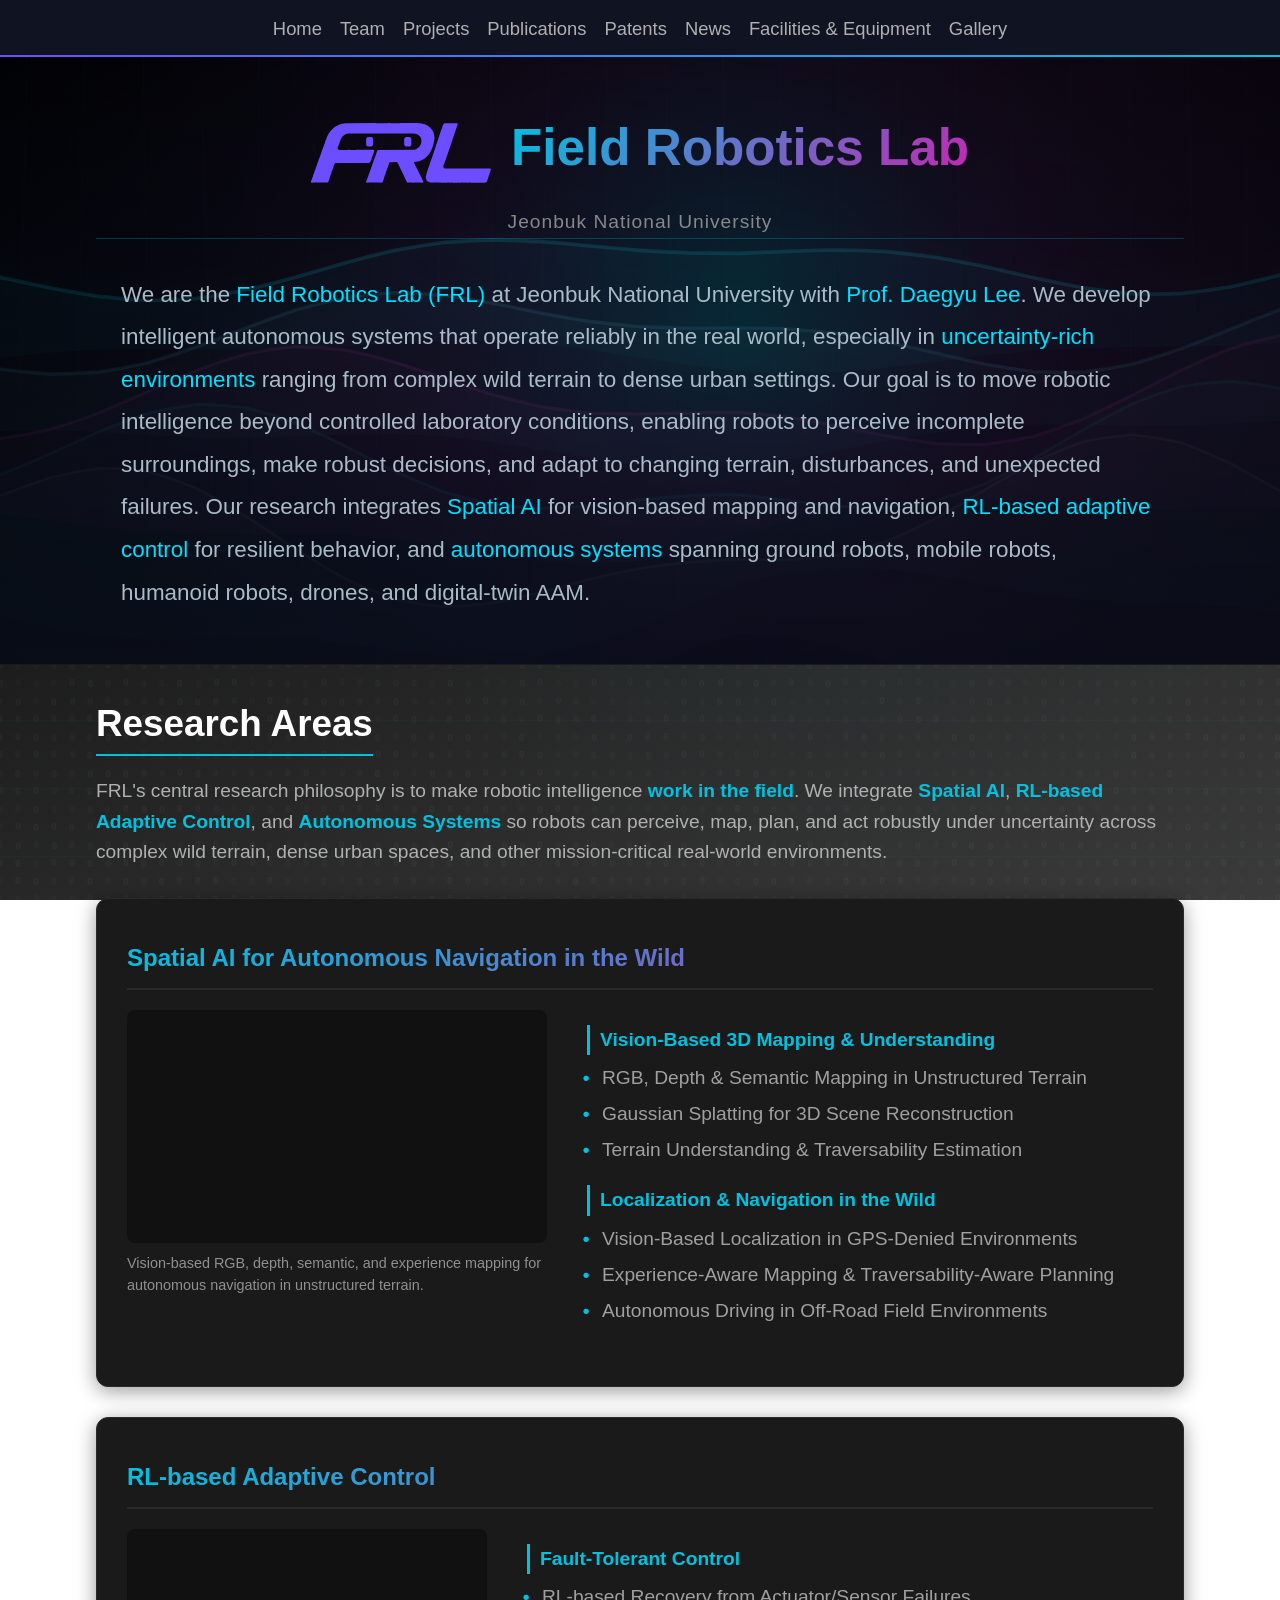
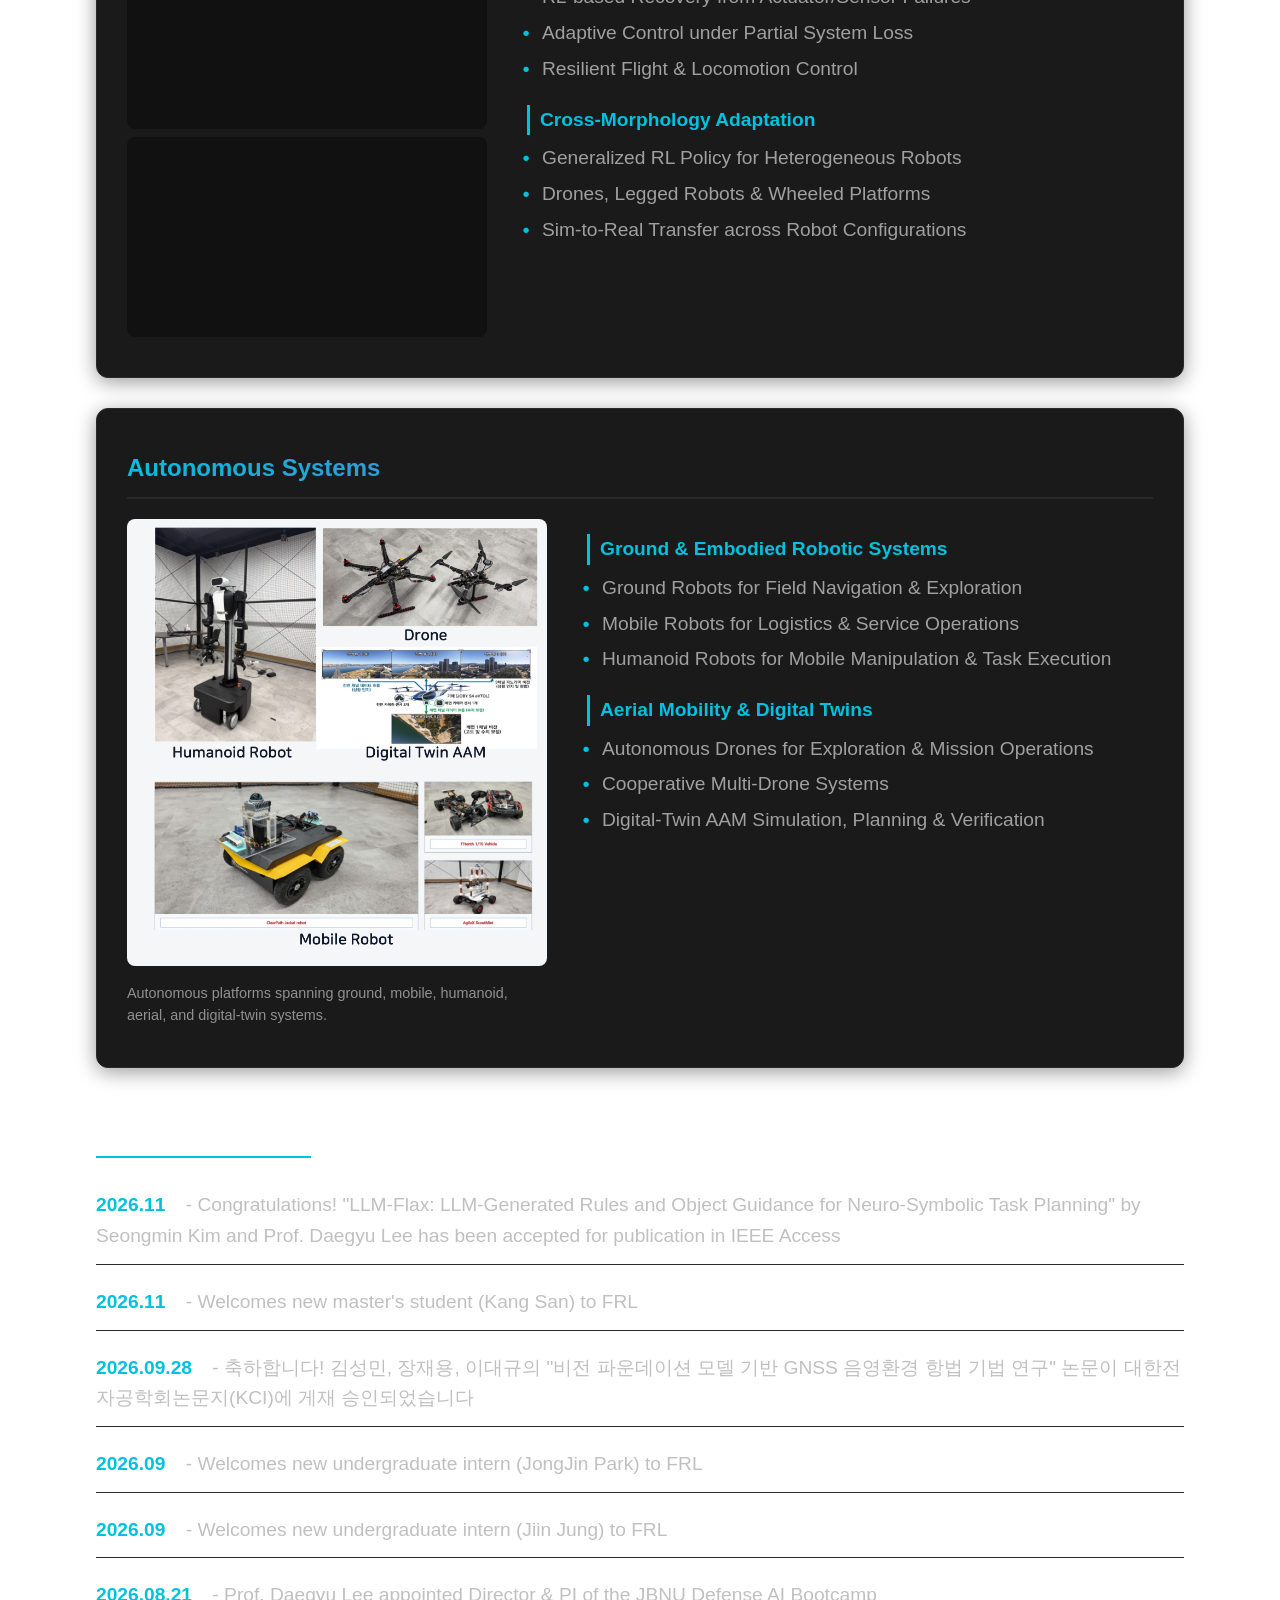
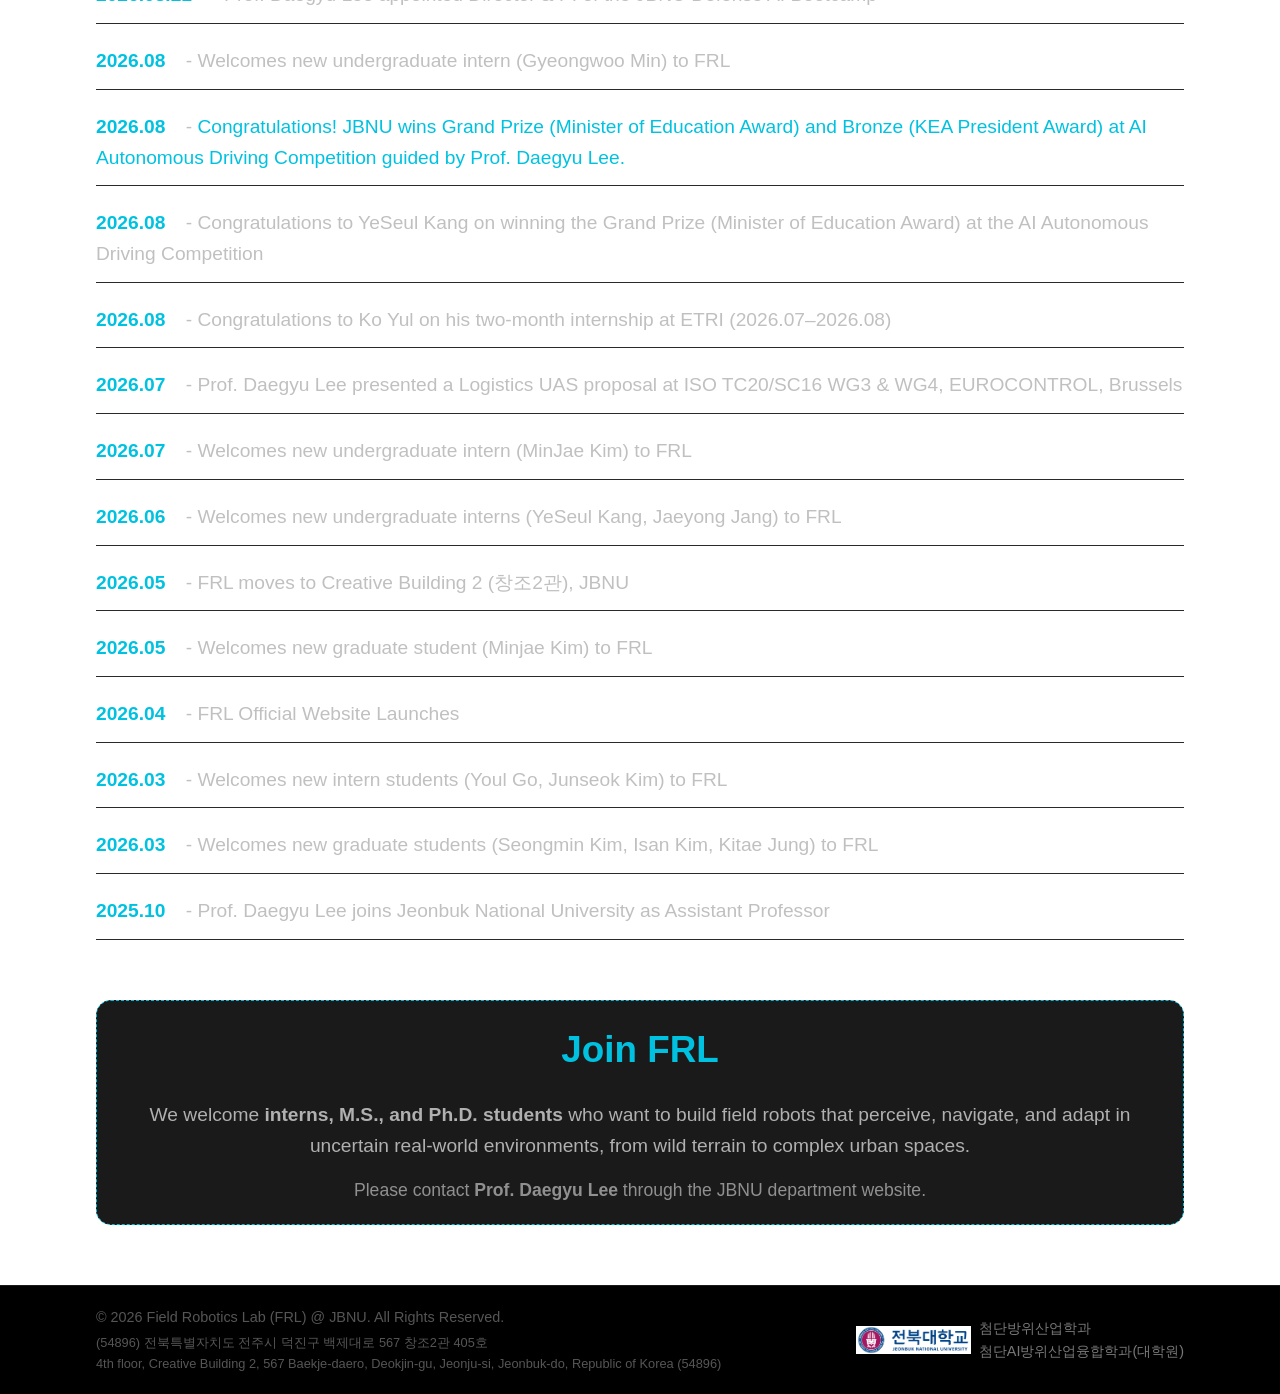
==== commit bd68340e: "update" ====
--- a/index.html
+++ b/index.html
@@ -14,21 +14,23 @@
 
     <meta property="og:title" content="전북대 FRL | Field Robotics Lab">
     <meta property="og:description" content="복잡한 야지와 도심 등 불확실성이 높은 실제 환경에서 동작하는 Spatial AI, 적응제어, 자율로봇 시스템을 연구하는 이대규 교수 연구실입니다.">
-    <meta property="og:image" content="https://frl.jbnu.ac.kr/assets/images/main-logo.png">
+    <meta property="og:image" content="https://frl.jbnu.ac.kr/assets/images/frl-social-card.png">
 
     <meta property="og:url" content="https://frl.jbnu.ac.kr">
     <link rel="canonical" href="https://frl.jbnu.ac.kr">
 
     <meta property="og:type" content="website">
 
-    <link rel="stylesheet" href="css/style.css?v=2">
+    <link rel="icon" href="assets/images/frl-mark.svg" type="image/svg+xml">
+    <link rel="stylesheet" href="css/style.css?v=3">
 </head>
 
 <body class="home-page">
     <header>
         <nav class="container">
             <a href="index.html" class="logo-area" title="Field Robotics Lab @ JBNU" aria-label="Field Robotics Lab at Jeonbuk National University">
-                <img src="assets/images/main-logo.png" alt="FRL Field Robotics Lab Logo" class="logo-img">
+                <img src="assets/images/frl-mark.svg" alt="" class="logo-img">
+                <span class="logo-wordmark">Field Robotics Lab</span>
             </a>
             <ul class="nav-links">
                 <li><a href="index.html">Home</a></li>
@@ -46,7 +48,10 @@
     <section class="hero">
         <div class="container">
             <div class="hero-content">
-                <h1>Field Robotics Lab</h1>
+                <div class="hero-brand">
+                    <img src="assets/images/frl-mark.svg" alt="FRL" class="hero-logo">
+                    <h1>Field Robotics Lab</h1>
+                </div>
                 <p class="univ-tag">Jeonbuk National University</p>
 
                 <div class="description-container">
--- a/css/style.css
+++ b/css/style.css
@@ -49,9 +49,9 @@
 
 /* 헤더 */
 header {
-    background: #14141C;
+    background: #101321;
     border-bottom: 2px solid transparent;
-    border-image: linear-gradient(90deg, #00C2E0, #C724B1) 1;
+    border-image: linear-gradient(90deg, #6C4DFF, #00C2E0) 1;
     padding: 0.85rem 0 0.75rem;
     position: sticky;
     top: 0;
@@ -76,22 +76,27 @@
     align-items: center;
     justify-content: center;
     text-decoration: none;
-    width: 100%;
+    width: auto;
     min-width: 0;
-    padding: 6px 14px;
-    border-radius: 8px;
-    background: #14141C;
-    border: 1px solid rgba(0, 194, 224, 0.08);
+    gap: 14px;
+    padding: 4px 10px;
 }
 
 .logo-img {
-    width: 420px;
-    max-width: 100%;
+    width: 112px;
+    max-width: 30vw;
     height: auto;
     object-fit: contain;
-    border-radius: 0;
-    background: #14141C;
     flex: 0 0 auto;
+}
+
+.logo-wordmark {
+    color: #FFFFFF;
+    font-size: 1.25rem;
+    font-weight: 700;
+    line-height: 1.2;
+    letter-spacing: 0;
+    white-space: nowrap;
 }
 
 .home-page .logo-area {
@@ -157,6 +162,22 @@
     opacity: 0.92;
 }
 
+.hero-brand {
+    display: flex;
+    align-items: center;
+    justify-content: center;
+    flex-wrap: wrap;
+    gap: 20px;
+    margin-bottom: 8px;
+}
+
+.hero-logo {
+    width: 180px;
+    max-width: 30vw;
+    height: auto;
+    flex: 0 0 auto;
+}
+
 .hero h1 {
     font-size: 3.2rem;
     font-weight: 700;
@@ -1123,9 +1144,22 @@
 
     .logo-img {
         display: block;
-        width: 340px;
-        max-width: 100%;
+        width: 96px;
+        max-width: 32vw;
         height: auto;
+    }
+
+    .logo-wordmark {
+        font-size: 1rem;
+    }
+
+    .hero-brand {
+        gap: 12px;
+    }
+
+    .hero-logo {
+        width: 130px;
+        max-width: 52vw;
     }
 
     .pi-card {
